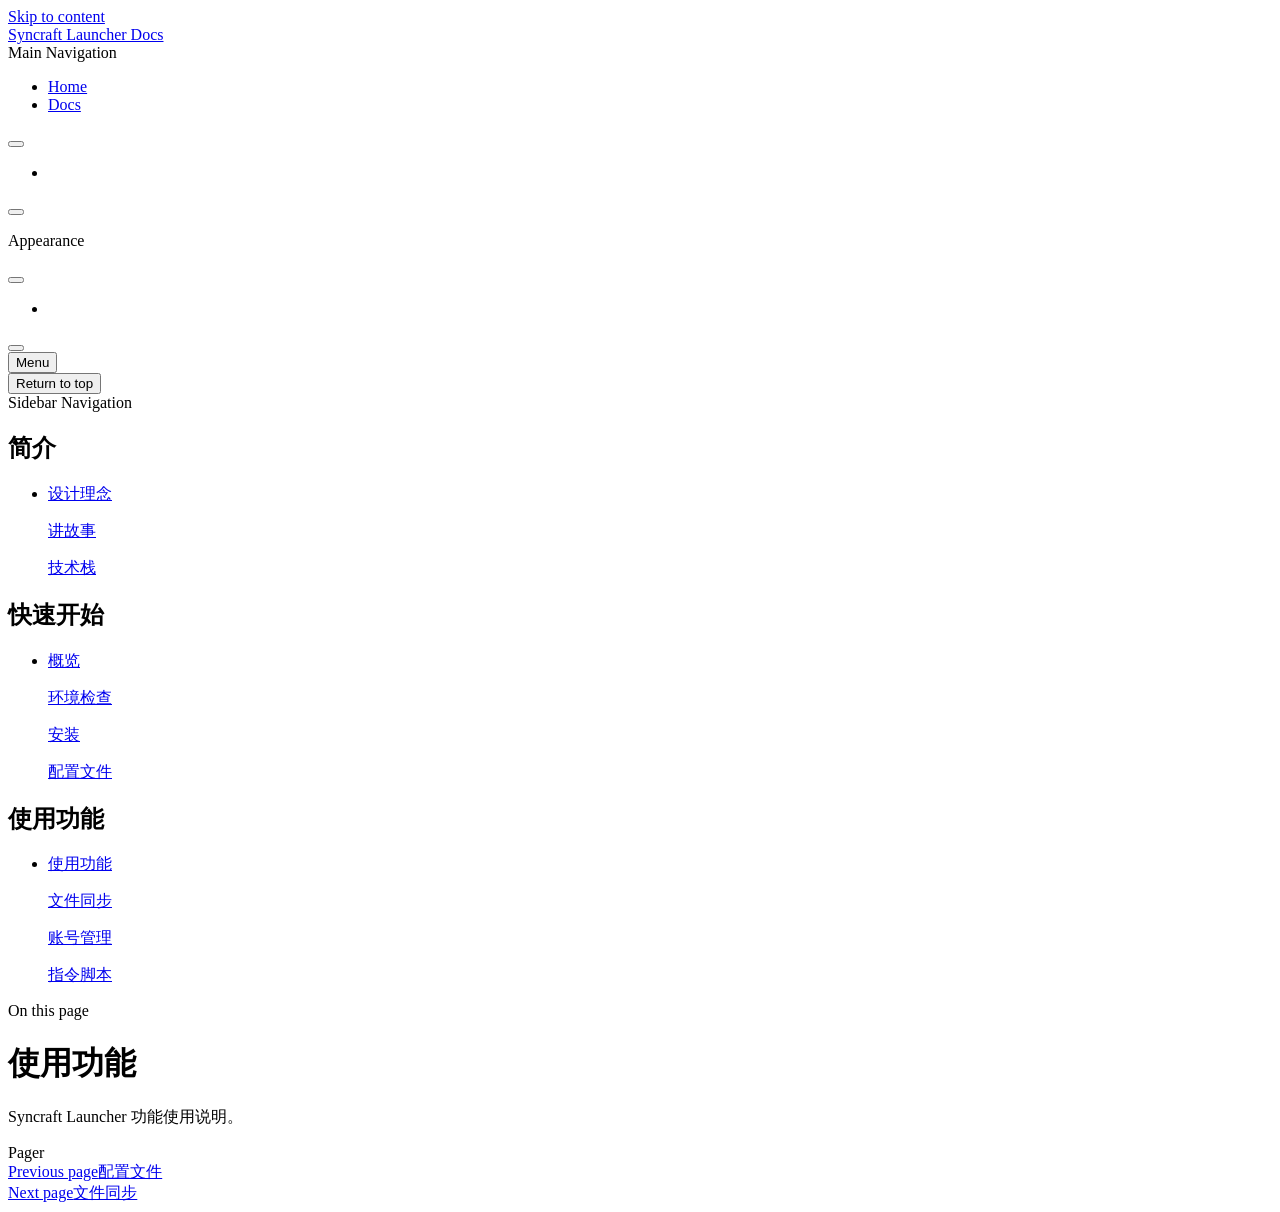
==== syncraft/features/index.html @ e4c3ccd4 "Add syncraft docs(not completed)" ====
<!DOCTYPE html>
<html lang="en-US" dir="ltr">
  <head>
    <meta charset="utf-8">
    <meta name="viewport" content="width=device-width,initial-scale=1">
    <title>使用功能 | Syncraft Launcher Docs</title>
    <meta name="description" content="The official documents of Syncraft.">
    <meta name="generator" content="VitePress v2.0.0-alpha.19">
    <link rel="preload stylesheet" href="/assets/style.DhzGwr1p.css" as="style">
    <link rel="preload stylesheet" href="/vp-icons.css" as="style">
    <script type="module" src="/assets/chunks/metadata.669a6880.js"></script>
    <script type="module" src="/assets/app.CHZCehUw.js"></script>
    <link rel="preload" href="/assets/inter-roman-latin.BOE8-mWI.woff2" as="font" type="font/woff2" crossorigin="">
    <link rel="modulepreload" href="/assets/chunks/framework.H6PnKRUW.js">
    <link rel="modulepreload" href="/assets/chunks/theme.DYF6qhO6.js">
    <link rel="modulepreload" href="/assets/features_index.md.BVPfLYG5.lean.js">
    <script id="check-dark-mode">(()=>{let e=localStorage.getItem(`vitepress-theme-appearance`)||`auto`,t=window.matchMedia(`(prefers-color-scheme: dark)`).matches;(!e||e===`auto`?t:e===`dark`)&&document.documentElement.classList.add(`dark`)})();</script>
    <script id="check-mac-os">document.documentElement.classList.toggle(`mac`,/Mac|iPhone|iPod|iPad/i.test(navigator.platform));</script>
  </head>
  <body>
    <div id="app"><div class="Layout" data-v-0cf61682><!--[--><!--]--><!--[--><span tabindex="-1" data-v-414181b2></span><a href="#VPContent" class="VPSkipLink visually-hidden" data-v-414181b2>Skip to content</a><!--]--><!----><header class="VPNav" data-v-0cf61682 data-v-9f75dce3><div class="VPNavBar has-sidebar top" data-v-9f75dce3 data-v-9ca1369d><div class="wrapper" data-v-9ca1369d><div class="container" data-v-9ca1369d><div class="title" data-v-9ca1369d><div class="VPNavBarTitle has-sidebar" data-v-9ca1369d data-v-1e38c6bc><a class="title" href="/" data-v-1e38c6bc><!--[--><!--]--><!----><span data-v-1e38c6bc>Syncraft Launcher Docs</span><!--[--><!--]--></a></div></div><div class="content" data-v-9ca1369d><div class="content-body" data-v-9ca1369d><!--[--><!--]--><div class="VPNavBarSearch search" data-v-9ca1369d data-v-2fc7f2c6><!----></div><nav aria-labelledby="main-nav-aria-label" class="VPNavBarMenu menu" data-v-9ca1369d data-v-3ffeddce><span id="main-nav-aria-label" class="visually-hidden" data-v-3ffeddce> Main Navigation </span><ul class="list" data-v-3ffeddce><!--[--><li data-v-3ffeddce><a class="VPLink link VPNavBarMenuLink" href="/" tabindex="0" data-v-3ffeddce data-v-7547a935><!--[--><span data-v-7547a935>Home</span><!--]--></a></li><li data-v-3ffeddce><a class="VPLink link VPNavBarMenuLink" href="/intro/" tabindex="0" data-v-3ffeddce data-v-7547a935><!--[--><span data-v-7547a935>Docs</span><!--]--></a></li><!--]--></ul></nav><!----><div class="VPNavBarAppearance appearance" data-v-9ca1369d data-v-6c893767><button class="VPSwitch VPSwitchAppearance" type="button" role="switch" title aria-checked="false" data-v-6c893767 data-v-5337faa4 data-v-1d5665e3><span class="check" data-v-1d5665e3><span class="icon" data-v-1d5665e3><!--[--><span class="vpi-sun sun" data-v-5337faa4></span><span class="vpi-moon moon" data-v-5337faa4></span><!--]--></span></span></button></div><ul class="VPSocialLinks VPNavBarSocialLinks social-links" data-v-9ca1369d data-v-0394ad82 data-v-babe741d><!--[--><li class="item" data-v-babe741d><a class="VPSocialLink no-icon" href="https://github.com/vuejs/vitepress" aria-label="github" target="_blank" rel="me noopener" data-v-babe741d data-v-7bdffce5><span class="vpi-social-github"></span></a></li><!--]--></ul><div class="VPFlyout VPNavBarExtra extra" data-v-9ca1369d data-v-3da7c200 data-v-42cb505d><button type="button" class="button" aria-haspopup="true" aria-expanded="false" aria-label="extra navigation" data-v-42cb505d><span class="vpi-more-horizontal icon" data-v-42cb505d></span></button><div class="menu" data-v-42cb505d><div class="VPMenu" data-v-42cb505d data-v-f7257f43><!----><!--[--><!--[--><!----><div class="group" data-v-3da7c200><div class="item appearance" data-v-3da7c200><p class="label" data-v-3da7c200>Appearance</p><div class="appearance-action" data-v-3da7c200><button class="VPSwitch VPSwitchAppearance" type="button" role="switch" title aria-checked="false" data-v-3da7c200 data-v-5337faa4 data-v-1d5665e3><span class="check" data-v-1d5665e3><span class="icon" data-v-1d5665e3><!--[--><span class="vpi-sun sun" data-v-5337faa4></span><span class="vpi-moon moon" data-v-5337faa4></span><!--]--></span></span></button></div></div></div><div class="group" data-v-3da7c200><div class="item social-links" data-v-3da7c200><ul class="VPSocialLinks social-links-list" data-v-3da7c200 data-v-babe741d><!--[--><li class="item" data-v-babe741d><a class="VPSocialLink no-icon" href="https://github.com/vuejs/vitepress" aria-label="github" target="_blank" rel="me noopener" data-v-babe741d data-v-7bdffce5><span class="vpi-social-github"></span></a></li><!--]--></ul></div></div><!--]--><!--]--></div></div></div><!--[--><!--]--><button type="button" class="VPNavBarHamburger hamburger" aria-label="mobile navigation" aria-expanded="false" aria-controls="VPNavScreen" data-v-9ca1369d data-v-e5dd9c1c><span class="container" data-v-e5dd9c1c><span class="top" data-v-e5dd9c1c></span><span class="middle" data-v-e5dd9c1c></span><span class="bottom" data-v-e5dd9c1c></span></span></button></div></div></div></div><div class="divider" data-v-9ca1369d><div class="divider-line" data-v-9ca1369d></div></div></div><!----></header><div class="VPLocalNav has-sidebar empty" data-v-0cf61682 data-v-db738f89><div class="container" data-v-db738f89><button class="menu" aria-expanded="false" aria-controls="VPSidebarNav" data-v-db738f89><span class="vpi-align-left menu-icon" data-v-db738f89></span><span class="menu-text" data-v-db738f89>Menu</span></button><div class="VPLocalNavOutlineDropdown" style="--vp-vh:0px;" data-allow-mismatch="style" data-v-db738f89 data-v-0c4290fe><button data-v-0c4290fe>Return to top</button><!----></div></div></div><aside class="VPSidebar" data-v-0cf61682 data-v-af661f50><div class="curtain" data-v-af661f50></div><nav class="nav" id="VPSidebarNav" aria-labelledby="sidebar-aria-label" tabindex="-1" data-v-af661f50><span class="visually-hidden" id="sidebar-aria-label" data-v-af661f50> Sidebar Navigation </span><!--[--><!--]--><!--[--><div class="no-transition group" data-v-8d50c081><section class="VPSidebarItem level-0 collapsible" data-v-8d50c081 data-v-1988c617><div class="item" role="button" tabindex="0" data-v-1988c617><div class="indicator" data-v-1988c617></div><h2 class="text" data-v-1988c617>简介</h2><div class="caret" role="button" aria-label="toggle section" tabindex="0" data-v-1988c617><span class="vpi-chevron-right caret-icon" data-v-1988c617></span></div></div><ul class="items" data-v-1988c617><li data-v-1988c617><!--[--><div class="VPSidebarItem level-1 is-link" data-v-1988c617><div class="item" data-v-1988c617><div class="indicator" data-v-1988c617></div><a class="VPLink link link" href="/intro/" data-v-1988c617><!--[--><p class="text" data-v-1988c617>设计理念</p><!--]--></a><!----></div><!----></div><div class="VPSidebarItem level-1 is-link" data-v-1988c617><div class="item" data-v-1988c617><div class="indicator" data-v-1988c617></div><a class="VPLink link link" href="/intro/story.html" data-v-1988c617><!--[--><p class="text" data-v-1988c617>讲故事</p><!--]--></a><!----></div><!----></div><div class="VPSidebarItem level-1 is-link" data-v-1988c617><div class="item" data-v-1988c617><div class="indicator" data-v-1988c617></div><a class="VPLink link link" href="/intro/tech-stack.html" data-v-1988c617><!--[--><p class="text" data-v-1988c617>技术栈</p><!--]--></a><!----></div><!----></div><!--]--></li></ul></section></div><div class="no-transition group" data-v-8d50c081><section class="VPSidebarItem level-0 collapsible" data-v-8d50c081 data-v-1988c617><div class="item" role="button" tabindex="0" data-v-1988c617><div class="indicator" data-v-1988c617></div><h2 class="text" data-v-1988c617>快速开始</h2><div class="caret" role="button" aria-label="toggle section" tabindex="0" data-v-1988c617><span class="vpi-chevron-right caret-icon" data-v-1988c617></span></div></div><ul class="items" data-v-1988c617><li data-v-1988c617><!--[--><div class="VPSidebarItem level-1 is-link" data-v-1988c617><div class="item" data-v-1988c617><div class="indicator" data-v-1988c617></div><a class="VPLink link link" href="/quick-start/" data-v-1988c617><!--[--><p class="text" data-v-1988c617>概览</p><!--]--></a><!----></div><!----></div><div class="VPSidebarItem level-1 is-link" data-v-1988c617><div class="item" data-v-1988c617><div class="indicator" data-v-1988c617></div><a class="VPLink link link" href="/quick-start/environment.html" data-v-1988c617><!--[--><p class="text" data-v-1988c617>环境检查</p><!--]--></a><!----></div><!----></div><div class="VPSidebarItem level-1 is-link" data-v-1988c617><div class="item" data-v-1988c617><div class="indicator" data-v-1988c617></div><a class="VPLink link link" href="/quick-start/installation.html" data-v-1988c617><!--[--><p class="text" data-v-1988c617>安装</p><!--]--></a><!----></div><!----></div><div class="VPSidebarItem level-1 is-link" data-v-1988c617><div class="item" data-v-1988c617><div class="indicator" data-v-1988c617></div><a class="VPLink link link" href="/quick-start/config-file.html" data-v-1988c617><!--[--><p class="text" data-v-1988c617>配置文件</p><!--]--></a><!----></div><!----></div><!--]--></li></ul></section></div><div class="no-transition group" data-v-8d50c081><section class="VPSidebarItem level-0 collapsible" data-v-8d50c081 data-v-1988c617><div class="item" role="button" tabindex="0" data-v-1988c617><div class="indicator" data-v-1988c617></div><h2 class="text" data-v-1988c617>使用功能</h2><div class="caret" role="button" aria-label="toggle section" tabindex="0" data-v-1988c617><span class="vpi-chevron-right caret-icon" data-v-1988c617></span></div></div><ul class="items" data-v-1988c617><li data-v-1988c617><!--[--><div class="VPSidebarItem level-1 is-link" data-v-1988c617><div class="item" data-v-1988c617><div class="indicator" data-v-1988c617></div><a class="VPLink link link" href="/features/" data-v-1988c617><!--[--><p class="text" data-v-1988c617>使用功能</p><!--]--></a><!----></div><!----></div><div class="VPSidebarItem level-1 is-link" data-v-1988c617><div class="item" data-v-1988c617><div class="indicator" data-v-1988c617></div><a class="VPLink link link" href="/features/file-sync.html" data-v-1988c617><!--[--><p class="text" data-v-1988c617>文件同步</p><!--]--></a><!----></div><!----></div><div class="VPSidebarItem level-1 is-link" data-v-1988c617><div class="item" data-v-1988c617><div class="indicator" data-v-1988c617></div><a class="VPLink link link" href="/features/account.html" data-v-1988c617><!--[--><p class="text" data-v-1988c617>账号管理</p><!--]--></a><!----></div><!----></div><div class="VPSidebarItem level-1 is-link" data-v-1988c617><div class="item" data-v-1988c617><div class="indicator" data-v-1988c617></div><a class="VPLink link link" href="/features/scripts.html" data-v-1988c617><!--[--><p class="text" data-v-1988c617>指令脚本</p><!--]--></a><!----></div><!----></div><!--]--></li></ul></section></div><!--]--><!--[--><!--]--></nav></aside><div class="VPContent has-sidebar" id="VPContent" data-v-0cf61682 data-v-7948e71f><div class="VPDoc has-sidebar has-aside" data-v-7948e71f data-v-d2ed57e1><!--[--><!--]--><div class="container" data-v-d2ed57e1><div class="aside" data-v-d2ed57e1><div class="aside-curtain" data-v-d2ed57e1></div><div class="aside-container" data-v-d2ed57e1><div class="aside-content" data-v-d2ed57e1><div class="VPDocAside" data-v-d2ed57e1 data-v-62132652><!--[--><!--]--><!--[--><!--]--><nav aria-labelledby="doc-outline-aria-label" class="VPDocAsideOutline" data-v-62132652 data-v-208c587c><div class="content" data-v-208c587c><div class="outline-marker" data-v-208c587c></div><div aria-level="2" class="outline-title" id="doc-outline-aria-label" role="heading" data-v-208c587c>On this page</div><ul class="VPDocOutlineItem root" data-v-208c587c data-v-1ce71065><!--[--><!--]--></ul></div></nav><!--[--><!--]--><div class="spacer" data-v-62132652></div><!--[--><!--]--><!----><!--[--><!--]--><!--[--><!--]--></div></div></div></div><div class="content" data-v-d2ed57e1><div class="content-container" data-v-d2ed57e1><!--[--><!--]--><main class="main" data-v-d2ed57e1><div style="position:relative;" class="vp-doc _features_" data-v-d2ed57e1><div><h1 id="使用功能" tabindex="-1">使用功能 <a class="header-anchor" href="#使用功能" aria-label="Permalink to “使用功能”">​</a></h1><p>Syncraft Launcher 功能使用说明。</p></div></div></main><footer class="VPDocFooter" data-v-d2ed57e1 data-v-4f2a98af><!--[--><!--]--><!----><nav class="prev-next" aria-labelledby="doc-footer-aria-label" data-v-4f2a98af><span class="visually-hidden" id="doc-footer-aria-label" data-v-4f2a98af>Pager</span><div class="pager" data-v-4f2a98af><a class="VPLink link pager-link prev" href="/quick-start/config-file.html" data-v-4f2a98af><!--[--><span class="desc" data-v-4f2a98af>Previous page</span><span class="title" data-v-4f2a98af>配置文件</span><!--]--></a></div><div class="pager" data-v-4f2a98af><a class="VPLink link pager-link next" href="/features/file-sync.html" data-v-4f2a98af><!--[--><span class="desc" data-v-4f2a98af>Next page</span><span class="title" data-v-4f2a98af>文件同步</span><!--]--></a></div></nav></footer><!--[--><!--]--></div></div></div><!--[--><!--]--></div></div><!----><!--[--><!--]--></div></div>
    
    
  </body>
</html>
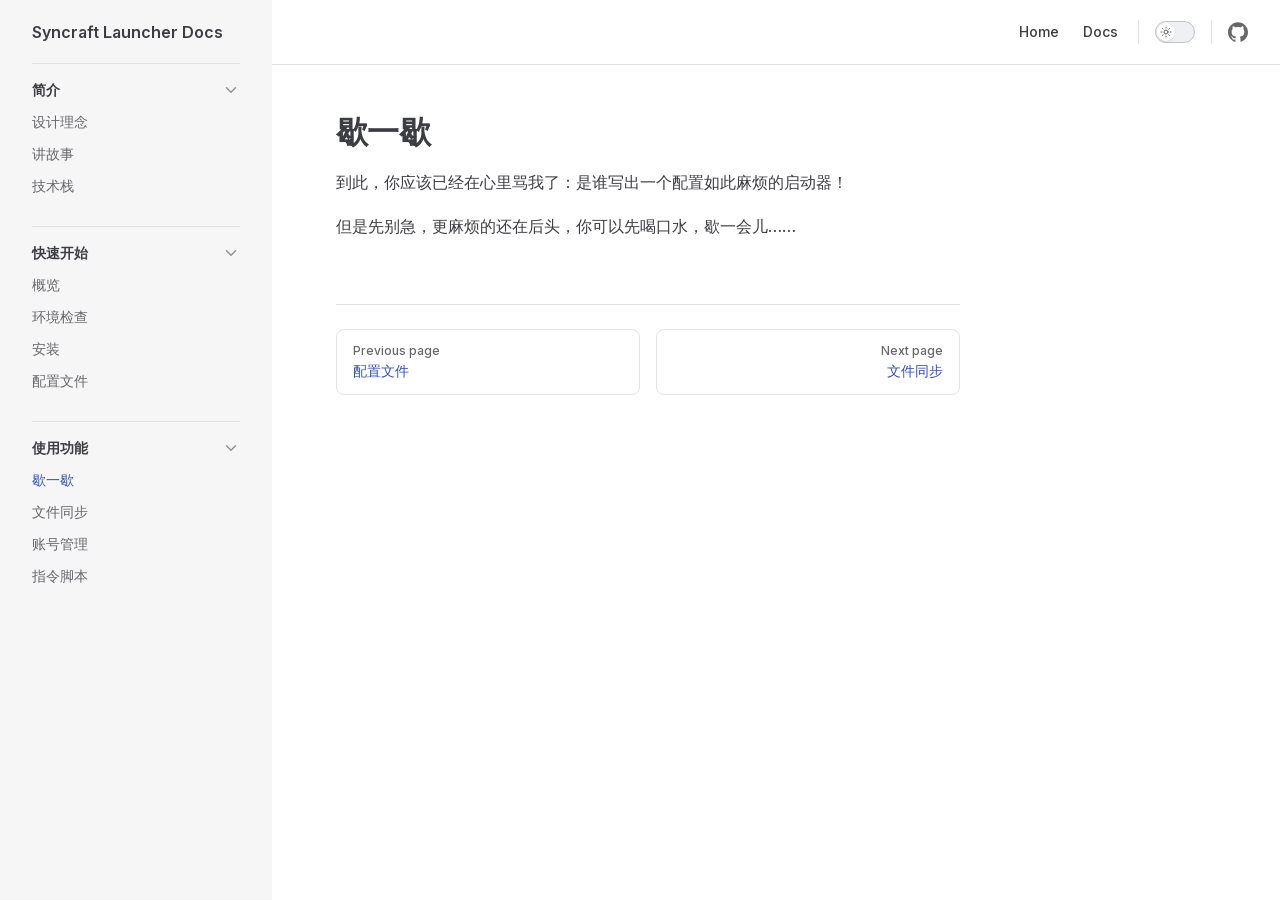
==== commit d08f444c: "Updated syncraft docs" ====
--- a/syncraft/features/index.html
+++ b/syncraft/features/index.html
@@ -3,22 +3,22 @@
   <head>
     <meta charset="utf-8">
     <meta name="viewport" content="width=device-width,initial-scale=1">
-    <title>使用功能 | Syncraft Launcher Docs</title>
+    <title>歇一歇 | Syncraft Launcher Docs</title>
     <meta name="description" content="The official documents of Syncraft.">
     <meta name="generator" content="VitePress v2.0.0-alpha.19">
-    <link rel="preload stylesheet" href="/assets/style.DhzGwr1p.css" as="style">
-    <link rel="preload stylesheet" href="/vp-icons.css" as="style">
-    <script type="module" src="/assets/chunks/metadata.669a6880.js"></script>
-    <script type="module" src="/assets/app.CHZCehUw.js"></script>
-    <link rel="preload" href="/assets/inter-roman-latin.BOE8-mWI.woff2" as="font" type="font/woff2" crossorigin="">
-    <link rel="modulepreload" href="/assets/chunks/framework.H6PnKRUW.js">
-    <link rel="modulepreload" href="/assets/chunks/theme.DYF6qhO6.js">
-    <link rel="modulepreload" href="/assets/features_index.md.BVPfLYG5.lean.js">
+    <link rel="preload stylesheet" href="/syncraft/assets/style.21u9yF-3.css" as="style">
+    <link rel="preload stylesheet" href="/syncraft/vp-icons.css" as="style">
+    <script type="module" src="/syncraft/assets/chunks/metadata.faaf584f.js"></script>
+    <script type="module" src="/syncraft/assets/app.Cu7lZQsG.js"></script>
+    <link rel="preload" href="/syncraft/assets/inter-roman-latin.BOE8-mWI.woff2" as="font" type="font/woff2" crossorigin="">
+    <link rel="modulepreload" href="/syncraft/assets/chunks/framework.B1PU1n-w.js">
+    <link rel="modulepreload" href="/syncraft/assets/chunks/theme.CBnJ7_3n.js">
+    <link rel="modulepreload" href="/syncraft/assets/features_index.md.ieALZjfI.lean.js">
     <script id="check-dark-mode">(()=>{let e=localStorage.getItem(`vitepress-theme-appearance`)||`auto`,t=window.matchMedia(`(prefers-color-scheme: dark)`).matches;(!e||e===`auto`?t:e===`dark`)&&document.documentElement.classList.add(`dark`)})();</script>
     <script id="check-mac-os">document.documentElement.classList.toggle(`mac`,/Mac|iPhone|iPod|iPad/i.test(navigator.platform));</script>
   </head>
   <body>
-    <div id="app"><div class="Layout" data-v-0cf61682><!--[--><!--]--><!--[--><span tabindex="-1" data-v-414181b2></span><a href="#VPContent" class="VPSkipLink visually-hidden" data-v-414181b2>Skip to content</a><!--]--><!----><header class="VPNav" data-v-0cf61682 data-v-9f75dce3><div class="VPNavBar has-sidebar top" data-v-9f75dce3 data-v-9ca1369d><div class="wrapper" data-v-9ca1369d><div class="container" data-v-9ca1369d><div class="title" data-v-9ca1369d><div class="VPNavBarTitle has-sidebar" data-v-9ca1369d data-v-1e38c6bc><a class="title" href="/" data-v-1e38c6bc><!--[--><!--]--><!----><span data-v-1e38c6bc>Syncraft Launcher Docs</span><!--[--><!--]--></a></div></div><div class="content" data-v-9ca1369d><div class="content-body" data-v-9ca1369d><!--[--><!--]--><div class="VPNavBarSearch search" data-v-9ca1369d data-v-2fc7f2c6><!----></div><nav aria-labelledby="main-nav-aria-label" class="VPNavBarMenu menu" data-v-9ca1369d data-v-3ffeddce><span id="main-nav-aria-label" class="visually-hidden" data-v-3ffeddce> Main Navigation </span><ul class="list" data-v-3ffeddce><!--[--><li data-v-3ffeddce><a class="VPLink link VPNavBarMenuLink" href="/" tabindex="0" data-v-3ffeddce data-v-7547a935><!--[--><span data-v-7547a935>Home</span><!--]--></a></li><li data-v-3ffeddce><a class="VPLink link VPNavBarMenuLink" href="/intro/" tabindex="0" data-v-3ffeddce data-v-7547a935><!--[--><span data-v-7547a935>Docs</span><!--]--></a></li><!--]--></ul></nav><!----><div class="VPNavBarAppearance appearance" data-v-9ca1369d data-v-6c893767><button class="VPSwitch VPSwitchAppearance" type="button" role="switch" title aria-checked="false" data-v-6c893767 data-v-5337faa4 data-v-1d5665e3><span class="check" data-v-1d5665e3><span class="icon" data-v-1d5665e3><!--[--><span class="vpi-sun sun" data-v-5337faa4></span><span class="vpi-moon moon" data-v-5337faa4></span><!--]--></span></span></button></div><ul class="VPSocialLinks VPNavBarSocialLinks social-links" data-v-9ca1369d data-v-0394ad82 data-v-babe741d><!--[--><li class="item" data-v-babe741d><a class="VPSocialLink no-icon" href="https://github.com/vuejs/vitepress" aria-label="github" target="_blank" rel="me noopener" data-v-babe741d data-v-7bdffce5><span class="vpi-social-github"></span></a></li><!--]--></ul><div class="VPFlyout VPNavBarExtra extra" data-v-9ca1369d data-v-3da7c200 data-v-42cb505d><button type="button" class="button" aria-haspopup="true" aria-expanded="false" aria-label="extra navigation" data-v-42cb505d><span class="vpi-more-horizontal icon" data-v-42cb505d></span></button><div class="menu" data-v-42cb505d><div class="VPMenu" data-v-42cb505d data-v-f7257f43><!----><!--[--><!--[--><!----><div class="group" data-v-3da7c200><div class="item appearance" data-v-3da7c200><p class="label" data-v-3da7c200>Appearance</p><div class="appearance-action" data-v-3da7c200><button class="VPSwitch VPSwitchAppearance" type="button" role="switch" title aria-checked="false" data-v-3da7c200 data-v-5337faa4 data-v-1d5665e3><span class="check" data-v-1d5665e3><span class="icon" data-v-1d5665e3><!--[--><span class="vpi-sun sun" data-v-5337faa4></span><span class="vpi-moon moon" data-v-5337faa4></span><!--]--></span></span></button></div></div></div><div class="group" data-v-3da7c200><div class="item social-links" data-v-3da7c200><ul class="VPSocialLinks social-links-list" data-v-3da7c200 data-v-babe741d><!--[--><li class="item" data-v-babe741d><a class="VPSocialLink no-icon" href="https://github.com/vuejs/vitepress" aria-label="github" target="_blank" rel="me noopener" data-v-babe741d data-v-7bdffce5><span class="vpi-social-github"></span></a></li><!--]--></ul></div></div><!--]--><!--]--></div></div></div><!--[--><!--]--><button type="button" class="VPNavBarHamburger hamburger" aria-label="mobile navigation" aria-expanded="false" aria-controls="VPNavScreen" data-v-9ca1369d data-v-e5dd9c1c><span class="container" data-v-e5dd9c1c><span class="top" data-v-e5dd9c1c></span><span class="middle" data-v-e5dd9c1c></span><span class="bottom" data-v-e5dd9c1c></span></span></button></div></div></div></div><div class="divider" data-v-9ca1369d><div class="divider-line" data-v-9ca1369d></div></div></div><!----></header><div class="VPLocalNav has-sidebar empty" data-v-0cf61682 data-v-db738f89><div class="container" data-v-db738f89><button class="menu" aria-expanded="false" aria-controls="VPSidebarNav" data-v-db738f89><span class="vpi-align-left menu-icon" data-v-db738f89></span><span class="menu-text" data-v-db738f89>Menu</span></button><div class="VPLocalNavOutlineDropdown" style="--vp-vh:0px;" data-allow-mismatch="style" data-v-db738f89 data-v-0c4290fe><button data-v-0c4290fe>Return to top</button><!----></div></div></div><aside class="VPSidebar" data-v-0cf61682 data-v-af661f50><div class="curtain" data-v-af661f50></div><nav class="nav" id="VPSidebarNav" aria-labelledby="sidebar-aria-label" tabindex="-1" data-v-af661f50><span class="visually-hidden" id="sidebar-aria-label" data-v-af661f50> Sidebar Navigation </span><!--[--><!--]--><!--[--><div class="no-transition group" data-v-8d50c081><section class="VPSidebarItem level-0 collapsible" data-v-8d50c081 data-v-1988c617><div class="item" role="button" tabindex="0" data-v-1988c617><div class="indicator" data-v-1988c617></div><h2 class="text" data-v-1988c617>简介</h2><div class="caret" role="button" aria-label="toggle section" tabindex="0" data-v-1988c617><span class="vpi-chevron-right caret-icon" data-v-1988c617></span></div></div><ul class="items" data-v-1988c617><li data-v-1988c617><!--[--><div class="VPSidebarItem level-1 is-link" data-v-1988c617><div class="item" data-v-1988c617><div class="indicator" data-v-1988c617></div><a class="VPLink link link" href="/intro/" data-v-1988c617><!--[--><p class="text" data-v-1988c617>设计理念</p><!--]--></a><!----></div><!----></div><div class="VPSidebarItem level-1 is-link" data-v-1988c617><div class="item" data-v-1988c617><div class="indicator" data-v-1988c617></div><a class="VPLink link link" href="/intro/story.html" data-v-1988c617><!--[--><p class="text" data-v-1988c617>讲故事</p><!--]--></a><!----></div><!----></div><div class="VPSidebarItem level-1 is-link" data-v-1988c617><div class="item" data-v-1988c617><div class="indicator" data-v-1988c617></div><a class="VPLink link link" href="/intro/tech-stack.html" data-v-1988c617><!--[--><p class="text" data-v-1988c617>技术栈</p><!--]--></a><!----></div><!----></div><!--]--></li></ul></section></div><div class="no-transition group" data-v-8d50c081><section class="VPSidebarItem level-0 collapsible" data-v-8d50c081 data-v-1988c617><div class="item" role="button" tabindex="0" data-v-1988c617><div class="indicator" data-v-1988c617></div><h2 class="text" data-v-1988c617>快速开始</h2><div class="caret" role="button" aria-label="toggle section" tabindex="0" data-v-1988c617><span class="vpi-chevron-right caret-icon" data-v-1988c617></span></div></div><ul class="items" data-v-1988c617><li data-v-1988c617><!--[--><div class="VPSidebarItem level-1 is-link" data-v-1988c617><div class="item" data-v-1988c617><div class="indicator" data-v-1988c617></div><a class="VPLink link link" href="/quick-start/" data-v-1988c617><!--[--><p class="text" data-v-1988c617>概览</p><!--]--></a><!----></div><!----></div><div class="VPSidebarItem level-1 is-link" data-v-1988c617><div class="item" data-v-1988c617><div class="indicator" data-v-1988c617></div><a class="VPLink link link" href="/quick-start/environment.html" data-v-1988c617><!--[--><p class="text" data-v-1988c617>环境检查</p><!--]--></a><!----></div><!----></div><div class="VPSidebarItem level-1 is-link" data-v-1988c617><div class="item" data-v-1988c617><div class="indicator" data-v-1988c617></div><a class="VPLink link link" href="/quick-start/installation.html" data-v-1988c617><!--[--><p class="text" data-v-1988c617>安装</p><!--]--></a><!----></div><!----></div><div class="VPSidebarItem level-1 is-link" data-v-1988c617><div class="item" data-v-1988c617><div class="indicator" data-v-1988c617></div><a class="VPLink link link" href="/quick-start/config-file.html" data-v-1988c617><!--[--><p class="text" data-v-1988c617>配置文件</p><!--]--></a><!----></div><!----></div><!--]--></li></ul></section></div><div class="no-transition group" data-v-8d50c081><section class="VPSidebarItem level-0 collapsible" data-v-8d50c081 data-v-1988c617><div class="item" role="button" tabindex="0" data-v-1988c617><div class="indicator" data-v-1988c617></div><h2 class="text" data-v-1988c617>使用功能</h2><div class="caret" role="button" aria-label="toggle section" tabindex="0" data-v-1988c617><span class="vpi-chevron-right caret-icon" data-v-1988c617></span></div></div><ul class="items" data-v-1988c617><li data-v-1988c617><!--[--><div class="VPSidebarItem level-1 is-link" data-v-1988c617><div class="item" data-v-1988c617><div class="indicator" data-v-1988c617></div><a class="VPLink link link" href="/features/" data-v-1988c617><!--[--><p class="text" data-v-1988c617>使用功能</p><!--]--></a><!----></div><!----></div><div class="VPSidebarItem level-1 is-link" data-v-1988c617><div class="item" data-v-1988c617><div class="indicator" data-v-1988c617></div><a class="VPLink link link" href="/features/file-sync.html" data-v-1988c617><!--[--><p class="text" data-v-1988c617>文件同步</p><!--]--></a><!----></div><!----></div><div class="VPSidebarItem level-1 is-link" data-v-1988c617><div class="item" data-v-1988c617><div class="indicator" data-v-1988c617></div><a class="VPLink link link" href="/features/account.html" data-v-1988c617><!--[--><p class="text" data-v-1988c617>账号管理</p><!--]--></a><!----></div><!----></div><div class="VPSidebarItem level-1 is-link" data-v-1988c617><div class="item" data-v-1988c617><div class="indicator" data-v-1988c617></div><a class="VPLink link link" href="/features/scripts.html" data-v-1988c617><!--[--><p class="text" data-v-1988c617>指令脚本</p><!--]--></a><!----></div><!----></div><!--]--></li></ul></section></div><!--]--><!--[--><!--]--></nav></aside><div class="VPContent has-sidebar" id="VPContent" data-v-0cf61682 data-v-7948e71f><div class="VPDoc has-sidebar has-aside" data-v-7948e71f data-v-d2ed57e1><!--[--><!--]--><div class="container" data-v-d2ed57e1><div class="aside" data-v-d2ed57e1><div class="aside-curtain" data-v-d2ed57e1></div><div class="aside-container" data-v-d2ed57e1><div class="aside-content" data-v-d2ed57e1><div class="VPDocAside" data-v-d2ed57e1 data-v-62132652><!--[--><!--]--><!--[--><!--]--><nav aria-labelledby="doc-outline-aria-label" class="VPDocAsideOutline" data-v-62132652 data-v-208c587c><div class="content" data-v-208c587c><div class="outline-marker" data-v-208c587c></div><div aria-level="2" class="outline-title" id="doc-outline-aria-label" role="heading" data-v-208c587c>On this page</div><ul class="VPDocOutlineItem root" data-v-208c587c data-v-1ce71065><!--[--><!--]--></ul></div></nav><!--[--><!--]--><div class="spacer" data-v-62132652></div><!--[--><!--]--><!----><!--[--><!--]--><!--[--><!--]--></div></div></div></div><div class="content" data-v-d2ed57e1><div class="content-container" data-v-d2ed57e1><!--[--><!--]--><main class="main" data-v-d2ed57e1><div style="position:relative;" class="vp-doc _features_" data-v-d2ed57e1><div><h1 id="使用功能" tabindex="-1">使用功能 <a class="header-anchor" href="#使用功能" aria-label="Permalink to “使用功能”">​</a></h1><p>Syncraft Launcher 功能使用说明。</p></div></div></main><footer class="VPDocFooter" data-v-d2ed57e1 data-v-4f2a98af><!--[--><!--]--><!----><nav class="prev-next" aria-labelledby="doc-footer-aria-label" data-v-4f2a98af><span class="visually-hidden" id="doc-footer-aria-label" data-v-4f2a98af>Pager</span><div class="pager" data-v-4f2a98af><a class="VPLink link pager-link prev" href="/quick-start/config-file.html" data-v-4f2a98af><!--[--><span class="desc" data-v-4f2a98af>Previous page</span><span class="title" data-v-4f2a98af>配置文件</span><!--]--></a></div><div class="pager" data-v-4f2a98af><a class="VPLink link pager-link next" href="/features/file-sync.html" data-v-4f2a98af><!--[--><span class="desc" data-v-4f2a98af>Next page</span><span class="title" data-v-4f2a98af>文件同步</span><!--]--></a></div></nav></footer><!--[--><!--]--></div></div></div><!--[--><!--]--></div></div><!----><!--[--><!--]--></div></div>
+    <div id="app"><div class="Layout" data-v-0cf61682><!--[--><!--]--><!--[--><span tabindex="-1" data-v-414181b2></span><a href="#VPContent" class="VPSkipLink visually-hidden" data-v-414181b2>Skip to content</a><!--]--><!----><header class="VPNav" data-v-0cf61682 data-v-9f75dce3><div class="VPNavBar has-sidebar top" data-v-9f75dce3 data-v-9ca1369d><div class="wrapper" data-v-9ca1369d><div class="container" data-v-9ca1369d><div class="title" data-v-9ca1369d><div class="VPNavBarTitle has-sidebar" data-v-9ca1369d data-v-1e38c6bc><a class="title" href="/syncraft/" data-v-1e38c6bc><!--[--><!--]--><!----><span data-v-1e38c6bc>Syncraft Launcher Docs</span><!--[--><!--]--></a></div></div><div class="content" data-v-9ca1369d><div class="content-body" data-v-9ca1369d><!--[--><!--]--><div class="VPNavBarSearch search" data-v-9ca1369d data-v-2fc7f2c6><!----></div><nav aria-labelledby="main-nav-aria-label" class="VPNavBarMenu menu" data-v-9ca1369d data-v-3ffeddce><span id="main-nav-aria-label" class="visually-hidden" data-v-3ffeddce> Main Navigation </span><ul class="list" data-v-3ffeddce><!--[--><li data-v-3ffeddce><a class="VPLink link VPNavBarMenuLink" href="/syncraft/" tabindex="0" data-v-3ffeddce data-v-7547a935><!--[--><span data-v-7547a935>Home</span><!--]--></a></li><li data-v-3ffeddce><a class="VPLink link VPNavBarMenuLink" href="/syncraft/intro/" tabindex="0" data-v-3ffeddce data-v-7547a935><!--[--><span data-v-7547a935>Docs</span><!--]--></a></li><!--]--></ul></nav><!----><div class="VPNavBarAppearance appearance" data-v-9ca1369d data-v-6c893767><button class="VPSwitch VPSwitchAppearance" type="button" role="switch" title aria-checked="false" data-v-6c893767 data-v-5337faa4 data-v-1d5665e3><span class="check" data-v-1d5665e3><span class="icon" data-v-1d5665e3><!--[--><span class="vpi-sun sun" data-v-5337faa4></span><span class="vpi-moon moon" data-v-5337faa4></span><!--]--></span></span></button></div><ul class="VPSocialLinks VPNavBarSocialLinks social-links" data-v-9ca1369d data-v-0394ad82 data-v-babe741d><!--[--><li class="item" data-v-babe741d><a class="VPSocialLink no-icon" href="https://github.com/Falswqwq/syncraft-server" aria-label="github" target="_blank" rel="me noopener" data-v-babe741d data-v-7bdffce5><span class="vpi-social-github"></span></a></li><!--]--></ul><div class="VPFlyout VPNavBarExtra extra" data-v-9ca1369d data-v-3da7c200 data-v-42cb505d><button type="button" class="button" aria-haspopup="true" aria-expanded="false" aria-label="extra navigation" data-v-42cb505d><span class="vpi-more-horizontal icon" data-v-42cb505d></span></button><div class="menu" data-v-42cb505d><div class="VPMenu" data-v-42cb505d data-v-f7257f43><!----><!--[--><!--[--><!----><div class="group" data-v-3da7c200><div class="item appearance" data-v-3da7c200><p class="label" data-v-3da7c200>Appearance</p><div class="appearance-action" data-v-3da7c200><button class="VPSwitch VPSwitchAppearance" type="button" role="switch" title aria-checked="false" data-v-3da7c200 data-v-5337faa4 data-v-1d5665e3><span class="check" data-v-1d5665e3><span class="icon" data-v-1d5665e3><!--[--><span class="vpi-sun sun" data-v-5337faa4></span><span class="vpi-moon moon" data-v-5337faa4></span><!--]--></span></span></button></div></div></div><div class="group" data-v-3da7c200><div class="item social-links" data-v-3da7c200><ul class="VPSocialLinks social-links-list" data-v-3da7c200 data-v-babe741d><!--[--><li class="item" data-v-babe741d><a class="VPSocialLink no-icon" href="https://github.com/Falswqwq/syncraft-server" aria-label="github" target="_blank" rel="me noopener" data-v-babe741d data-v-7bdffce5><span class="vpi-social-github"></span></a></li><!--]--></ul></div></div><!--]--><!--]--></div></div></div><!--[--><!--]--><button type="button" class="VPNavBarHamburger hamburger" aria-label="mobile navigation" aria-expanded="false" aria-controls="VPNavScreen" data-v-9ca1369d data-v-e5dd9c1c><span class="container" data-v-e5dd9c1c><span class="top" data-v-e5dd9c1c></span><span class="middle" data-v-e5dd9c1c></span><span class="bottom" data-v-e5dd9c1c></span></span></button></div></div></div></div><div class="divider" data-v-9ca1369d><div class="divider-line" data-v-9ca1369d></div></div></div><!----></header><div class="VPLocalNav has-sidebar empty" data-v-0cf61682 data-v-db738f89><div class="container" data-v-db738f89><button class="menu" aria-expanded="false" aria-controls="VPSidebarNav" data-v-db738f89><span class="vpi-align-left menu-icon" data-v-db738f89></span><span class="menu-text" data-v-db738f89>Menu</span></button><div class="VPLocalNavOutlineDropdown" style="--vp-vh:0px;" data-allow-mismatch="style" data-v-db738f89 data-v-0c4290fe><button data-v-0c4290fe>Return to top</button><!----></div></div></div><aside class="VPSidebar" data-v-0cf61682 data-v-af661f50><div class="curtain" data-v-af661f50></div><nav class="nav" id="VPSidebarNav" aria-labelledby="sidebar-aria-label" tabindex="-1" data-v-af661f50><span class="visually-hidden" id="sidebar-aria-label" data-v-af661f50> Sidebar Navigation </span><!--[--><!--]--><!--[--><div class="no-transition group" data-v-8d50c081><section class="VPSidebarItem level-0 collapsible" data-v-8d50c081 data-v-1988c617><div class="item" role="button" tabindex="0" data-v-1988c617><div class="indicator" data-v-1988c617></div><h2 class="text" data-v-1988c617>简介</h2><div class="caret" role="button" aria-label="toggle section" tabindex="0" data-v-1988c617><span class="vpi-chevron-right caret-icon" data-v-1988c617></span></div></div><ul class="items" data-v-1988c617><li data-v-1988c617><!--[--><div class="VPSidebarItem level-1 is-link" data-v-1988c617><div class="item" data-v-1988c617><div class="indicator" data-v-1988c617></div><a class="VPLink link link" href="/syncraft/intro/" data-v-1988c617><!--[--><p class="text" data-v-1988c617>设计理念</p><!--]--></a><!----></div><!----></div><div class="VPSidebarItem level-1 is-link" data-v-1988c617><div class="item" data-v-1988c617><div class="indicator" data-v-1988c617></div><a class="VPLink link link" href="/syncraft/intro/story.html" data-v-1988c617><!--[--><p class="text" data-v-1988c617>讲故事</p><!--]--></a><!----></div><!----></div><div class="VPSidebarItem level-1 is-link" data-v-1988c617><div class="item" data-v-1988c617><div class="indicator" data-v-1988c617></div><a class="VPLink link link" href="/syncraft/intro/tech-stack.html" data-v-1988c617><!--[--><p class="text" data-v-1988c617>技术栈</p><!--]--></a><!----></div><!----></div><!--]--></li></ul></section></div><div class="no-transition group" data-v-8d50c081><section class="VPSidebarItem level-0 collapsible" data-v-8d50c081 data-v-1988c617><div class="item" role="button" tabindex="0" data-v-1988c617><div class="indicator" data-v-1988c617></div><h2 class="text" data-v-1988c617>快速开始</h2><div class="caret" role="button" aria-label="toggle section" tabindex="0" data-v-1988c617><span class="vpi-chevron-right caret-icon" data-v-1988c617></span></div></div><ul class="items" data-v-1988c617><li data-v-1988c617><!--[--><div class="VPSidebarItem level-1 is-link" data-v-1988c617><div class="item" data-v-1988c617><div class="indicator" data-v-1988c617></div><a class="VPLink link link" href="/syncraft/quick-start/" data-v-1988c617><!--[--><p class="text" data-v-1988c617>概览</p><!--]--></a><!----></div><!----></div><div class="VPSidebarItem level-1 is-link" data-v-1988c617><div class="item" data-v-1988c617><div class="indicator" data-v-1988c617></div><a class="VPLink link link" href="/syncraft/quick-start/environment.html" data-v-1988c617><!--[--><p class="text" data-v-1988c617>环境检查</p><!--]--></a><!----></div><!----></div><div class="VPSidebarItem level-1 is-link" data-v-1988c617><div class="item" data-v-1988c617><div class="indicator" data-v-1988c617></div><a class="VPLink link link" href="/syncraft/quick-start/installation.html" data-v-1988c617><!--[--><p class="text" data-v-1988c617>安装</p><!--]--></a><!----></div><!----></div><div class="VPSidebarItem level-1 is-link" data-v-1988c617><div class="item" data-v-1988c617><div class="indicator" data-v-1988c617></div><a class="VPLink link link" href="/syncraft/quick-start/config-file.html" data-v-1988c617><!--[--><p class="text" data-v-1988c617>配置文件</p><!--]--></a><!----></div><!----></div><!--]--></li></ul></section></div><div class="no-transition group" data-v-8d50c081><section class="VPSidebarItem level-0 collapsible" data-v-8d50c081 data-v-1988c617><div class="item" role="button" tabindex="0" data-v-1988c617><div class="indicator" data-v-1988c617></div><h2 class="text" data-v-1988c617>使用功能</h2><div class="caret" role="button" aria-label="toggle section" tabindex="0" data-v-1988c617><span class="vpi-chevron-right caret-icon" data-v-1988c617></span></div></div><ul class="items" data-v-1988c617><li data-v-1988c617><!--[--><div class="VPSidebarItem level-1 is-link" data-v-1988c617><div class="item" data-v-1988c617><div class="indicator" data-v-1988c617></div><a class="VPLink link link" href="/syncraft/features/" data-v-1988c617><!--[--><p class="text" data-v-1988c617>歇一歇</p><!--]--></a><!----></div><!----></div><div class="VPSidebarItem level-1 is-link" data-v-1988c617><div class="item" data-v-1988c617><div class="indicator" data-v-1988c617></div><a class="VPLink link link" href="/syncraft/features/file-sync.html" data-v-1988c617><!--[--><p class="text" data-v-1988c617>文件同步</p><!--]--></a><!----></div><!----></div><div class="VPSidebarItem level-1 is-link" data-v-1988c617><div class="item" data-v-1988c617><div class="indicator" data-v-1988c617></div><a class="VPLink link link" href="/syncraft/features/account.html" data-v-1988c617><!--[--><p class="text" data-v-1988c617>账号管理</p><!--]--></a><!----></div><!----></div><div class="VPSidebarItem level-1 is-link" data-v-1988c617><div class="item" data-v-1988c617><div class="indicator" data-v-1988c617></div><a class="VPLink link link" href="/syncraft/features/scripts.html" data-v-1988c617><!--[--><p class="text" data-v-1988c617>指令脚本</p><!--]--></a><!----></div><!----></div><!--]--></li></ul></section></div><!--]--><!--[--><!--]--></nav></aside><div class="VPContent has-sidebar" id="VPContent" data-v-0cf61682 data-v-7948e71f><div class="VPDoc has-sidebar has-aside" data-v-7948e71f data-v-d2ed57e1><!--[--><!--]--><div class="container" data-v-d2ed57e1><div class="aside" data-v-d2ed57e1><div class="aside-curtain" data-v-d2ed57e1></div><div class="aside-container" data-v-d2ed57e1><div class="aside-content" data-v-d2ed57e1><div class="VPDocAside" data-v-d2ed57e1 data-v-62132652><!--[--><!--]--><!--[--><!--]--><nav aria-labelledby="doc-outline-aria-label" class="VPDocAsideOutline" data-v-62132652 data-v-208c587c><div class="content" data-v-208c587c><div class="outline-marker" data-v-208c587c></div><div aria-level="2" class="outline-title" id="doc-outline-aria-label" role="heading" data-v-208c587c>On this page</div><ul class="VPDocOutlineItem root" data-v-208c587c data-v-1ce71065><!--[--><!--]--></ul></div></nav><!--[--><!--]--><div class="spacer" data-v-62132652></div><!--[--><!--]--><!----><!--[--><!--]--><!--[--><!--]--></div></div></div></div><div class="content" data-v-d2ed57e1><div class="content-container" data-v-d2ed57e1><!--[--><!--]--><main class="main" data-v-d2ed57e1><div style="position:relative;" class="vp-doc _syncraft_features_" data-v-d2ed57e1><div><h1 id="歇一歇" tabindex="-1">歇一歇 <a class="header-anchor" href="#歇一歇" aria-label="Permalink to “歇一歇”">​</a></h1><p>到此，你应该已经在心里骂我了：是谁写出一个配置如此麻烦的启动器！</p><p>但是先别急，更麻烦的还在后头，你可以先喝口水，歇一会儿……</p></div></div></main><footer class="VPDocFooter" data-v-d2ed57e1 data-v-4f2a98af><!--[--><!--]--><!----><nav class="prev-next" aria-labelledby="doc-footer-aria-label" data-v-4f2a98af><span class="visually-hidden" id="doc-footer-aria-label" data-v-4f2a98af>Pager</span><div class="pager" data-v-4f2a98af><a class="VPLink link pager-link prev" href="/syncraft/quick-start/config-file.html" data-v-4f2a98af><!--[--><span class="desc" data-v-4f2a98af>Previous page</span><span class="title" data-v-4f2a98af>配置文件</span><!--]--></a></div><div class="pager" data-v-4f2a98af><a class="VPLink link pager-link next" href="/syncraft/features/file-sync.html" data-v-4f2a98af><!--[--><span class="desc" data-v-4f2a98af>Next page</span><span class="title" data-v-4f2a98af>文件同步</span><!--]--></a></div></nav></footer><!--[--><!--]--></div></div></div><!--[--><!--]--></div></div><!----><!--[--><!--]--></div></div>
     
     
   </body>
--- a/syncraft/assets/style.21u9yF-3.css
+++ b/syncraft/assets/style.21u9yF-3.css
@@ -0,0 +1,2 @@
+:root{--vp-c-white:#fff;--vp-c-black:#000;--vp-c-neutral:var(--vp-c-black);--vp-c-neutral-inverse:var(--vp-c-white)}.dark{--vp-c-neutral:var(--vp-c-white);--vp-c-neutral-inverse:var(--vp-c-black)}:root{--vp-c-gray-1:#dddde3;--vp-c-gray-2:#e4e4e9;--vp-c-gray-3:#ebebef;--vp-c-gray-soft:#8e96aa24;--vp-c-indigo-1:#3451b2;--vp-c-indigo-2:#3a5ccc;--vp-c-indigo-3:#5672cd;--vp-c-indigo-soft:#646cff24;--vp-c-purple-1:#6f42c1;--vp-c-purple-2:#7e4cc9;--vp-c-purple-3:#8e5cd9;--vp-c-purple-soft:#9f7aea24;--vp-c-green-1:#18794e;--vp-c-green-2:#299764;--vp-c-green-3:#30a46c;--vp-c-green-soft:#10b98124;--vp-c-yellow-1:#915930;--vp-c-yellow-2:#946300;--vp-c-yellow-3:#9f6a00;--vp-c-yellow-soft:#eab30824;--vp-c-red-1:#b8272c;--vp-c-red-2:#d5393e;--vp-c-red-3:#e0575b;--vp-c-red-soft:#f43f5e24;--vp-c-sponsor:#db2777}.dark{--vp-c-gray-1:#515c67;--vp-c-gray-2:#414853;--vp-c-gray-3:#32363f;--vp-c-gray-soft:#65758529;--vp-c-indigo-1:#a8b1ff;--vp-c-indigo-2:#5c73e7;--vp-c-indigo-3:#3e63dd;--vp-c-indigo-soft:#646cff29;--vp-c-purple-1:#c8abfa;--vp-c-purple-2:#a879e6;--vp-c-purple-3:#8e5cd9;--vp-c-purple-soft:#9f7aea29;--vp-c-green-1:#3dd68c;--vp-c-green-2:#30a46c;--vp-c-green-3:#298459;--vp-c-green-soft:#10b98129;--vp-c-yellow-1:#f9b44e;--vp-c-yellow-2:#da8b17;--vp-c-yellow-3:#a46a0a;--vp-c-yellow-soft:#eab30829;--vp-c-red-1:#f66f81;--vp-c-red-2:#f14158;--vp-c-red-3:#b62a3c;--vp-c-red-soft:#f43f5e29}:root{--vp-c-bg:#fff;--vp-c-bg-alt:#f6f6f7;--vp-c-bg-elv:#fff;--vp-c-bg-soft:#f6f6f7}.dark{--vp-c-bg:#1b1b1f;--vp-c-bg-alt:#161618;--vp-c-bg-elv:#202127;--vp-c-bg-soft:#202127}:root{--vp-c-border:#c2c2c4;--vp-c-divider:#e2e2e3;--vp-c-gutter:#e2e2e3}.dark{--vp-c-border:#3c3f44;--vp-c-divider:#2e2e32;--vp-c-gutter:#000}:root{--vp-c-text-1:#3c3c43;--vp-c-text-2:#67676c;--vp-c-text-3:#929295}.dark{--vp-c-text-1:#dfdfd6;--vp-c-text-2:#98989f;--vp-c-text-3:#6a6a71}:root{--vp-c-default-1:var(--vp-c-gray-1);--vp-c-default-2:var(--vp-c-gray-2);--vp-c-default-3:var(--vp-c-gray-3);--vp-c-default-soft:var(--vp-c-gray-soft);--vp-c-brand-1:var(--vp-c-indigo-1);--vp-c-brand-2:var(--vp-c-indigo-2);--vp-c-brand-3:var(--vp-c-indigo-3);--vp-c-brand-soft:var(--vp-c-indigo-soft);--vp-c-brand:var(--vp-c-brand-1);--vp-c-tip-1:var(--vp-c-brand-1);--vp-c-tip-2:var(--vp-c-brand-2);--vp-c-tip-3:var(--vp-c-brand-3);--vp-c-tip-soft:var(--vp-c-brand-soft);--vp-c-note-1:var(--vp-c-brand-1);--vp-c-note-2:var(--vp-c-brand-2);--vp-c-note-3:var(--vp-c-brand-3);--vp-c-note-soft:var(--vp-c-brand-soft);--vp-c-success-1:var(--vp-c-green-1);--vp-c-success-2:var(--vp-c-green-2);--vp-c-success-3:var(--vp-c-green-3);--vp-c-success-soft:var(--vp-c-green-soft);--vp-c-important-1:var(--vp-c-purple-1);--vp-c-important-2:var(--vp-c-purple-2);--vp-c-important-3:var(--vp-c-purple-3);--vp-c-important-soft:var(--vp-c-purple-soft);--vp-c-warning-1:var(--vp-c-yellow-1);--vp-c-warning-2:var(--vp-c-yellow-2);--vp-c-warning-3:var(--vp-c-yellow-3);--vp-c-warning-soft:var(--vp-c-yellow-soft);--vp-c-danger-1:var(--vp-c-red-1);--vp-c-danger-2:var(--vp-c-red-2);--vp-c-danger-3:var(--vp-c-red-3);--vp-c-danger-soft:var(--vp-c-red-soft);--vp-c-caution-1:var(--vp-c-red-1);--vp-c-caution-2:var(--vp-c-red-2);--vp-c-caution-3:var(--vp-c-red-3);--vp-c-caution-soft:var(--vp-c-red-soft);--vp-font-family-base:-apple-system, BlinkMacSystemFont, sans-serif, "Apple Color Emoji", "Segoe UI Emoji", "Segoe UI Symbol", "Noto Color Emoji";--vp-font-family-mono:ui-monospace, "Menlo", "Monaco", "Consolas", "Liberation Mono", "Courier New", monospace}[lang]:where(:lang(zh),:lang(ja),:lang(ko)) h1,[lang]:where(:lang(zh),:lang(ja),:lang(ko)) h2,[lang]:where(:lang(zh),:lang(ja),:lang(ko)) h3,[lang]:where(:lang(zh),:lang(ja),:lang(ko)) h4,[lang]:where(:lang(zh),:lang(ja),:lang(ko)) h5,[lang]:where(:lang(zh),:lang(ja),:lang(ko)) h6,[lang]:where(:lang(zh),:lang(ja),:lang(ko)) li,[lang]:where(:lang(zh),:lang(ja),:lang(ko)) p{line-break:strict}:root{--vp-shadow-1:0 1px 2px #0000000a, 0 1px 2px #0000000f;--vp-shadow-2:0 3px 12px #00000012, 0 1px 4px #00000012;--vp-shadow-3:0 12px 32px #0000001a, 0 2px 6px #00000014;--vp-shadow-4:0 14px 44px #0000001f, 0 3px 9px #0000001f;--vp-shadow-5:0 18px 56px #00000029, 0 4px 12px #00000029;--vp-z-index-footer:10;--vp-z-index-local-nav:20;--vp-z-index-nav:30;--vp-z-index-layout-top:40;--vp-z-index-backdrop:50;--vp-z-index-sidebar:60}@media (width>=960px){:root{--vp-z-index-sidebar:25}}:root{--vp-layout-max-width:1440px;--vp-header-anchor-symbol:"#";--vp-code-line-height:1.7;--vp-code-font-size:.875em;--vp-code-color:var(--vp-c-brand-1);--vp-code-link-color:var(--vp-c-brand-1);--vp-code-link-hover-color:var(--vp-c-brand-2);--vp-code-bg:var(--vp-c-default-soft);--vp-code-block-color:var(--vp-c-text-2);--vp-code-block-bg:var(--vp-c-bg-alt);--vp-code-block-divider-color:var(--vp-c-gutter);--vp-code-lang-color:var(--vp-c-text-2);--vp-code-line-highlight-color:var(--vp-c-default-soft);--vp-code-line-number-color:var(--vp-c-text-2);--vp-code-line-diff-add-color:var(--vp-c-success-soft);--vp-code-line-diff-add-symbol-color:var(--vp-c-success-1);--vp-code-line-diff-remove-color:var(--vp-c-danger-soft);--vp-code-line-diff-remove-symbol-color:var(--vp-c-danger-1);--vp-code-line-warning-color:var(--vp-c-warning-soft);--vp-code-line-error-color:var(--vp-c-danger-soft);--vp-code-copy-code-border-color:var(--vp-c-divider);--vp-code-copy-code-bg:var(--vp-c-bg-soft);--vp-code-copy-code-hover-border-color:var(--vp-c-divider);--vp-code-copy-code-hover-bg:var(--vp-c-bg);--vp-code-copy-code-active-text:var(--vp-c-text-2);--vp-code-tab-divider:var(--vp-code-block-divider-color);--vp-code-tab-text-color:var(--vp-c-text-2);--vp-code-tab-bg:var(--vp-code-block-bg);--vp-code-tab-hover-text-color:var(--vp-c-text-1);--vp-code-tab-active-text-color:var(--vp-c-text-1);--vp-code-tab-active-bar-color:var(--vp-c-brand-1);--vp-button-brand-border:transparent;--vp-button-brand-text:var(--vp-c-white);--vp-button-brand-bg:var(--vp-c-brand-3);--vp-button-brand-hover-border:transparent;--vp-button-brand-hover-text:var(--vp-c-white);--vp-button-brand-hover-bg:var(--vp-c-brand-2);--vp-button-brand-active-border:transparent;--vp-button-brand-active-text:var(--vp-c-white);--vp-button-brand-active-bg:var(--vp-c-brand-1);--vp-button-alt-border:transparent;--vp-button-alt-text:var(--vp-c-text-1);--vp-button-alt-bg:var(--vp-c-default-3);--vp-button-alt-hover-border:transparent;--vp-button-alt-hover-text:var(--vp-c-text-1);--vp-button-alt-hover-bg:var(--vp-c-default-2);--vp-button-alt-active-border:transparent;--vp-button-alt-active-text:var(--vp-c-text-1);--vp-button-alt-active-bg:var(--vp-c-default-1);--vp-button-sponsor-border:var(--vp-c-text-2);--vp-button-sponsor-text:var(--vp-c-text-2);--vp-button-sponsor-bg:transparent;--vp-button-sponsor-hover-border:var(--vp-c-sponsor);--vp-button-sponsor-hover-text:var(--vp-c-sponsor);--vp-button-sponsor-hover-bg:transparent;--vp-button-sponsor-active-border:var(--vp-c-sponsor);--vp-button-sponsor-active-text:var(--vp-c-sponsor);--vp-button-sponsor-active-bg:transparent;--vp-custom-block-font-size:14px;--vp-custom-block-code-font-size:13px;--vp-custom-block-info-border:transparent;--vp-custom-block-info-text:var(--vp-c-text-1);--vp-custom-block-info-bg:var(--vp-c-default-soft);--vp-custom-block-info-code-bg:var(--vp-c-default-soft);--vp-custom-block-note-border:transparent;--vp-custom-block-note-text:var(--vp-c-text-1);--vp-custom-block-note-bg:var(--vp-c-default-soft);--vp-custom-block-note-code-bg:var(--vp-c-default-soft);--vp-custom-block-tip-border:transparent;--vp-custom-block-tip-text:var(--vp-c-text-1);--vp-custom-block-tip-bg:var(--vp-c-tip-soft);--vp-custom-block-tip-code-bg:var(--vp-c-tip-soft);--vp-custom-block-important-border:transparent;--vp-custom-block-important-text:var(--vp-c-text-1);--vp-custom-block-important-bg:var(--vp-c-important-soft);--vp-custom-block-important-code-bg:var(--vp-c-important-soft);--vp-custom-block-warning-border:transparent;--vp-custom-block-warning-text:var(--vp-c-text-1);--vp-custom-block-warning-bg:var(--vp-c-warning-soft);--vp-custom-block-warning-code-bg:var(--vp-c-warning-soft);--vp-custom-block-danger-border:transparent;--vp-custom-block-danger-text:var(--vp-c-text-1);--vp-custom-block-danger-bg:var(--vp-c-danger-soft);--vp-custom-block-danger-code-bg:var(--vp-c-danger-soft);--vp-custom-block-caution-border:transparent;--vp-custom-block-caution-text:var(--vp-c-text-1);--vp-custom-block-caution-bg:var(--vp-c-caution-soft);--vp-custom-block-caution-code-bg:var(--vp-c-caution-soft);--vp-custom-block-details-border:var(--vp-custom-block-info-border);--vp-custom-block-details-text:var(--vp-custom-block-info-text);--vp-custom-block-details-bg:var(--vp-custom-block-info-bg);--vp-custom-block-details-code-bg:var(--vp-custom-block-info-code-bg);--vp-input-border-color:var(--vp-c-border);--vp-input-bg-color:var(--vp-c-bg-alt);--vp-input-switch-bg-color:var(--vp-c-default-soft);--vp-nav-height:64px;--vp-nav-bg-color:var(--vp-c-bg);--vp-nav-screen-bg-color:var(--vp-c-bg);--vp-nav-logo-height:24px}.hide-nav{--vp-nav-height:0px}.hide-nav .VPSidebar{--vp-nav-height:22px}:root{--vp-local-nav-bg-color:var(--vp-c-bg);--vp-sidebar-width:272px;--vp-sidebar-bg-color:var(--vp-c-bg-alt);--vp-backdrop-bg-color:#0009;--vp-home-hero-name-color:var(--vp-c-brand-1);--vp-home-hero-name-background:transparent;--vp-home-hero-image-background-image:none;--vp-home-hero-image-filter:none;--vp-badge-info-border:transparent;--vp-badge-info-text:var(--vp-c-text-2);--vp-badge-info-bg:var(--vp-c-default-soft);--vp-badge-tip-border:transparent;--vp-badge-tip-text:var(--vp-c-tip-1);--vp-badge-tip-bg:var(--vp-c-tip-soft);--vp-badge-warning-border:transparent;--vp-badge-warning-text:var(--vp-c-warning-1);--vp-badge-warning-bg:var(--vp-c-warning-soft);--vp-badge-danger-border:transparent;--vp-badge-danger-text:var(--vp-c-danger-1);--vp-badge-danger-bg:var(--vp-c-danger-soft);--vp-carbon-ads-text-color:var(--vp-c-text-1);--vp-carbon-ads-poweredby-color:var(--vp-c-text-2);--vp-carbon-ads-bg-color:var(--vp-c-bg-soft);--vp-carbon-ads-hover-text-color:var(--vp-c-brand-1);--vp-carbon-ads-hover-poweredby-color:var(--vp-c-text-1);--vp-local-search-bg:var(--vp-c-bg);--vp-local-search-result-bg:var(--vp-c-bg);--vp-local-search-result-border:var(--vp-c-divider);--vp-local-search-result-selected-bg:var(--vp-c-bg);--vp-local-search-result-selected-border:var(--vp-c-brand-1);--vp-local-search-highlight-bg:var(--vp-c-brand-1);--vp-local-search-highlight-text:var(--vp-c-neutral-inverse)}@layer __vitepress_base{*,:after,:before,::backdrop{box-sizing:border-box;border:0 solid;margin:0;padding:0}::file-selector-button{box-sizing:border-box;border:0 solid;margin:0;padding:0}html,:host{-webkit-text-size-adjust:100%;tab-size:4;line-height:1.5;font-family:var(--vp-font-family-base);font-feature-settings:normal;font-variation-settings:normal;-webkit-tap-highlight-color:transparent}hr{height:0;color:inherit;border-top-width:1px}abbr:where([title]){-webkit-text-decoration:underline dotted;text-decoration:underline dotted}h1,h2,h3,h4,h5,h6{font-size:inherit;font-weight:inherit}a{color:inherit;-webkit-text-decoration:inherit;-webkit-text-decoration:inherit;text-decoration:inherit}b,strong{font-weight:600}code,kbd,samp,pre{font-family:var(--vp-font-family-mono);font-feature-settings:normal;font-variation-settings:normal;font-size:1em}small{font-size:80%}sub,sup{vertical-align:baseline;font-size:75%;line-height:0;position:relative}sub{bottom:-.25em}sup{top:-.5em}table{text-indent:0;border-color:inherit;border-collapse:collapse}:-moz-focusring:where(:not(iframe)){outline:auto}progress{vertical-align:baseline}summary{display:list-item}ol,ul,menu{list-style:none}img,svg,video,canvas,audio,iframe,embed,object{display:block}img,video{max-width:100%;height:auto}button,input,select,optgroup,textarea{font:inherit;font-feature-settings:inherit;font-variation-settings:inherit;letter-spacing:inherit;color:inherit;opacity:1;background-color:#0000;border-radius:0}::file-selector-button{font:inherit;font-feature-settings:inherit;font-variation-settings:inherit;letter-spacing:inherit;color:inherit;opacity:1;background-color:#0000;border-radius:0}:where(select:is([multiple],[size])) optgroup{font-weight:600}:where(select:is([multiple],[size])) optgroup option{padding-inline-start:20px}::file-selector-button{margin-inline-end:4px}::placeholder{opacity:1}@supports (not ((-webkit-appearance:-apple-pay-button))) or (contain-intrinsic-size:1px){::placeholder{color:color-mix(in oklab, currentcolor 50%, transparent)}}textarea{resize:vertical}::-webkit-search-decoration{-webkit-appearance:none}::-webkit-date-and-time-value{min-height:1lh;text-align:inherit}::-webkit-datetime-edit{display:inline-flex}::-webkit-datetime-edit-fields-wrapper{padding:0}::-webkit-datetime-edit{padding-block:0}::-webkit-datetime-edit-year-field{padding-block:0}::-webkit-datetime-edit-month-field{padding-block:0}::-webkit-datetime-edit-day-field{padding-block:0}::-webkit-datetime-edit-hour-field{padding-block:0}::-webkit-datetime-edit-minute-field{padding-block:0}::-webkit-datetime-edit-second-field{padding-block:0}::-webkit-datetime-edit-millisecond-field{padding-block:0}::-webkit-datetime-edit-meridiem-field{padding-block:0}::-webkit-calendar-picker-indicator{line-height:1}:-moz-ui-invalid{box-shadow:none}button,input:where([type=button],[type=reset],[type=submit]){appearance:button}::file-selector-button{appearance:button}::-webkit-inner-spin-button{height:auto}::-webkit-outer-spin-button{height:auto}[hidden]:where(:not([hidden=until-found])){display:none!important}@media (prefers-reduced-motion:reduce){*,:before,:after{background-attachment:initial!important;scroll-behavior:auto!important;transition-duration:0s!important;transition-delay:0s!important;animation-duration:1ms!important;animation-iteration-count:1!important;animation-delay:-1ms!important}}:root{font-size:16px}:root.dark{--lightningcss-light: ;--lightningcss-dark:initial;color-scheme:dark}:root:not(.dark){--lightningcss-light:initial;--lightningcss-dark: ;color-scheme:light}body{color:var(--vp-c-text-1);background-color:var(--vp-c-bg);text-rendering:optimizelegibility;-webkit-font-smoothing:antialiased;-moz-osx-font-smoothing:grayscale;text-autospace:normal;text-spacing-trim:normal;line-height:24px}pre,code,kbd,samp{text-autospace:no-autospace}button:enabled,[role=button]:enabled{cursor:pointer}button:focus,input:focus,textarea:focus,select:focus{outline:none}button:focus-visible{outline:1px dotted;outline:4px auto -webkit-focus-ring-color}input::placeholder,textarea::placeholder{color:var(--vp-c-text-3)}h1,h2,h3,h4,h5,h6,li,p{overflow-wrap:break-word}vite-error-overlay{z-index:9999}mjx-container{overflow-x:auto}mjx-container>svg{margin:auto;display:inline-block}}[class^=vpi-],[class*=\ vpi-],.vp-icon{width:1em;height:1em}[class^=vpi-].bg,[class*=\ vpi-].bg,.vp-icon.bg{background-color:#0000;background-size:100% 100%}[class^=vpi-]:not(.bg),[class*=\ vpi-]:not(.bg),.vp-icon:not(.bg){-webkit-mask:var(--icon) no-repeat;-webkit-mask:var(--icon) no-repeat;mask:var(--icon) no-repeat;color:inherit;background-color:currentColor;-webkit-mask-size:100% 100%;mask-size:100% 100%}.vpi-align-left{--icon:url("data:image/svg+xml,%3Csvg xmlns='http://www.w3.org/2000/svg' viewBox='0 0 24 24'%3E%3Cpath fill='none' stroke='black' stroke-linecap='round' stroke-linejoin='round' stroke-width='2' d='M15 12H3m14 6H3M21 6H3'/%3E%3C/svg%3E")}.vpi-arrow-right,.vpi-arrow-down,.vpi-arrow-left,.vpi-arrow-up{--icon:url("data:image/svg+xml,%3Csvg xmlns='http://www.w3.org/2000/svg' viewBox='0 0 24 24'%3E%3Cpath fill='none' stroke='black' stroke-linecap='round' stroke-linejoin='round' stroke-width='2' d='M5 12h14m-7-7l7 7l-7 7'/%3E%3C/svg%3E")}.vpi-chevron-right,.vpi-chevron-down,.vpi-chevron-left,.vpi-chevron-up{--icon:url("data:image/svg+xml,%3Csvg xmlns='http://www.w3.org/2000/svg' viewBox='0 0 24 24'%3E%3Cpath fill='none' stroke='black' stroke-linecap='round' stroke-linejoin='round' stroke-width='2' d='m9 18l6-6l-6-6'/%3E%3C/svg%3E")}.vpi-chevron-down,.vpi-arrow-down{transform:rotate(90deg)}.vpi-chevron-left,.vpi-arrow-left{transform:rotate(180deg)}.vpi-chevron-up,.vpi-arrow-up{transform:rotate(-90deg)}.vpi-square-pen{--icon:url("data:image/svg+xml,%3Csvg xmlns='http://www.w3.org/2000/svg' viewBox='0 0 24 24'%3E%3Cg fill='none' stroke='black' stroke-linecap='round' stroke-linejoin='round' stroke-width='2'%3E%3Cpath d='M12 3H5a2 2 0 0 0-2 2v14a2 2 0 0 0 2 2h14a2 2 0 0 0 2-2v-7'/%3E%3Cpath d='M18.375 2.625a1 1 0 0 1 3 3l-9.013 9.014a2 2 0 0 1-.853.505l-2.873.84a.5.5 0 0 1-.62-.62l.84-2.873a2 2 0 0 1 .506-.852z'/%3E%3C/g%3E%3C/svg%3E")}.vpi-plus{--icon:url("data:image/svg+xml,%3Csvg xmlns='http://www.w3.org/2000/svg' viewBox='0 0 24 24'%3E%3Cpath fill='none' stroke='black' stroke-linecap='round' stroke-linejoin='round' stroke-width='2' d='M5 12h14m-7-7v14'/%3E%3C/svg%3E")}.vpi-sun{--icon:url("data:image/svg+xml,%3Csvg xmlns='http://www.w3.org/2000/svg' viewBox='0 0 24 24'%3E%3Cg fill='none' stroke='black' stroke-linecap='round' stroke-linejoin='round' stroke-width='2'%3E%3Ccircle cx='12' cy='12' r='4'/%3E%3Cpath d='M12 2v2m0 16v2M4.93 4.93l1.41 1.41m11.32 11.32l1.41 1.41M2 12h2m16 0h2M6.34 17.66l-1.41 1.41M19.07 4.93l-1.41 1.41'/%3E%3C/g%3E%3C/svg%3E")}.vpi-moon{--icon:url("data:image/svg+xml,%3Csvg xmlns='http://www.w3.org/2000/svg' viewBox='0 0 24 24'%3E%3Cpath fill='none' stroke='black' stroke-linecap='round' stroke-linejoin='round' stroke-width='2' d='M12 3a6 6 0 0 0 9 9a9 9 0 1 1-9-9'/%3E%3C/svg%3E")}.vpi-more-horizontal{--icon:url("data:image/svg+xml,%3Csvg xmlns='http://www.w3.org/2000/svg' viewBox='0 0 24 24'%3E%3Cg fill='none' stroke='black' stroke-linecap='round' stroke-linejoin='round' stroke-width='2'%3E%3Ccircle cx='12' cy='12' r='1'/%3E%3Ccircle cx='19' cy='12' r='1'/%3E%3Ccircle cx='5' cy='12' r='1'/%3E%3C/g%3E%3C/svg%3E")}.vpi-languages{--icon:url("data:image/svg+xml,%3Csvg xmlns='http://www.w3.org/2000/svg' viewBox='0 0 24 24'%3E%3Cpath fill='none' stroke='black' stroke-linecap='round' stroke-linejoin='round' stroke-width='2' d='m5 8l6 6m-7 0l6-6l2-3M2 5h12M7 2h1m14 20l-5-10l-5 10m2-4h6'/%3E%3C/svg%3E")}.vpi-heart{--icon:url("data:image/svg+xml,%3Csvg xmlns='http://www.w3.org/2000/svg' viewBox='0 0 24 24'%3E%3Cpath fill='none' stroke='black' stroke-linecap='round' stroke-linejoin='round' stroke-width='2' d='M19 14c1.49-1.46 3-3.21 3-5.5A5.5 5.5 0 0 0 16.5 3c-1.76 0-3 .5-4.5 2c-1.5-1.5-2.74-2-4.5-2A5.5 5.5 0 0 0 2 8.5c0 2.3 1.5 4.05 3 5.5l7 7Z'/%3E%3C/svg%3E")}.vpi-search{--icon:url("data:image/svg+xml,%3Csvg xmlns='http://www.w3.org/2000/svg' viewBox='0 0 24 24'%3E%3Cg fill='none' stroke='black' stroke-linecap='round' stroke-linejoin='round' stroke-width='2'%3E%3Cpath d='m21 21l-4.34-4.34'/%3E%3Ccircle cx='11' cy='11' r='8'/%3E%3C/g%3E%3C/svg%3E")}.vpi-sparkles{--icon:url("data:image/svg+xml,%3Csvg xmlns='http://www.w3.org/2000/svg' viewBox='0 0 24 24'%3E%3Cg fill='none' stroke='black' stroke-linecap='round' stroke-linejoin='round' stroke-width='1.8'%3E%3Cpath d='M11.017 2.814a1 1 0 0 1 1.966 0l1.051 5.558a2 2 0 0 0 1.594 1.594l5.558 1.051a1 1 0 0 1 0 1.966l-5.558 1.051a2 2 0 0 0-1.594 1.594l-1.051 5.558a1 1 0 0 1-1.966 0l-1.051-5.558a2 2 0 0 0-1.594-1.594l-5.558-1.051a1 1 0 0 1 0-1.966l5.558-1.051a2 2 0 0 0 1.594-1.594zM20 2v4m2-2h-4'/%3E%3Ccircle cx='4' cy='20' r='2'/%3E%3C/g%3E%3C/svg%3E")}.vpi-layout-list{--icon:url("data:image/svg+xml,%3Csvg xmlns='http://www.w3.org/2000/svg' viewBox='0 0 24 24'%3E%3Cg fill='none' stroke='black' stroke-linecap='round' stroke-linejoin='round' stroke-width='2'%3E%3Crect width='7' height='7' x='3' y='3' rx='1'/%3E%3Crect width='7' height='7' x='3' y='14' rx='1'/%3E%3Cpath d='M14 4h7m-7 5h7m-7 6h7m-7 5h7'/%3E%3C/g%3E%3C/svg%3E")}.vpi-delete{--icon:url("data:image/svg+xml,%3Csvg xmlns='http://www.w3.org/2000/svg' viewBox='0 0 24 24'%3E%3Cpath fill='none' stroke='black' stroke-linecap='round' stroke-linejoin='round' stroke-width='2' d='M10 5a2 2 0 0 0-1.344.519l-6.328 5.74a1 1 0 0 0 0 1.481l6.328 5.741A2 2 0 0 0 10 19h10a2 2 0 0 0 2-2V7a2 2 0 0 0-2-2zm2 4l6 6m0-6l-6 6'/%3E%3C/svg%3E")}.vpi-corner-down-left{--icon:url("data:image/svg+xml,%3Csvg xmlns='http://www.w3.org/2000/svg' viewBox='0 0 24 24'%3E%3Cg fill='none' stroke='black' stroke-linecap='round' stroke-linejoin='round' stroke-width='2'%3E%3Cpath d='M20 4v7a4 4 0 0 1-4 4H4'/%3E%3Cpath d='m9 10l-5 5l5 5'/%3E%3C/g%3E%3C/svg%3E")}:root{--vp-icon-copy:url("data:image/svg+xml,%3Csvg xmlns='http://www.w3.org/2000/svg' viewBox='0 0 24 24'%3E%3Cg fill='none' stroke='rgba(128,128,128,1)' stroke-linecap='round' stroke-linejoin='round' stroke-width='2'%3E%3Crect width='8' height='4' x='8' y='2' rx='1' ry='1'/%3E%3Cpath d='M16 4h2a2 2 0 0 1 2 2v14a2 2 0 0 1-2 2H6a2 2 0 0 1-2-2V6a2 2 0 0 1 2-2h2'/%3E%3C/g%3E%3C/svg%3E");--vp-icon-copied:url("data:image/svg+xml,%3Csvg xmlns='http://www.w3.org/2000/svg' viewBox='0 0 24 24'%3E%3Cg fill='none' stroke='rgba(128,128,128,1)' stroke-linecap='round' stroke-linejoin='round' stroke-width='2'%3E%3Crect width='8' height='4' x='8' y='2' rx='1' ry='1'/%3E%3Cpath d='M16 4h2a2 2 0 0 1 2 2v14a2 2 0 0 1-2 2H6a2 2 0 0 1-2-2V6a2 2 0 0 1 2-2h2'/%3E%3Cpath d='m9 14l2 2l4-4'/%3E%3C/g%3E%3C/svg%3E")}.visually-hidden{white-space:nowrap;clip:rect(0 0 0 0);clip-path:inset(50%);width:1px;height:1px;position:absolute;overflow:hidden}.custom-block{line-height:24px;font-size:var(--vp-custom-block-font-size);color:var(--vp-c-text-2);border:1px solid #0000;border-radius:8px;padding:8px 16px}.custom-block:has(>.custom-block-title,>summary){padding-top:16px}.custom-block.info{border-color:var(--vp-custom-block-info-border);color:var(--vp-custom-block-info-text);background-color:var(--vp-custom-block-info-bg)}.custom-block.info a,.custom-block.info code{color:var(--vp-c-brand-1)}.custom-block.info a:hover,.custom-block.info a:hover>code{color:var(--vp-c-brand-2)}.custom-block.info code{background-color:var(--vp-custom-block-info-code-bg)}.custom-block.note{border-color:var(--vp-custom-block-note-border);color:var(--vp-custom-block-note-text);background-color:var(--vp-custom-block-note-bg)}.custom-block.note a,.custom-block.note code{color:var(--vp-c-brand-1)}.custom-block.note a:hover,.custom-block.note a:hover>code{color:var(--vp-c-brand-2)}.custom-block.note code{background-color:var(--vp-custom-block-note-code-bg)}.custom-block.tip{border-color:var(--vp-custom-block-tip-border);color:var(--vp-custom-block-tip-text);background-color:var(--vp-custom-block-tip-bg)}.custom-block.tip a,.custom-block.tip code{color:var(--vp-c-tip-1)}.custom-block.tip a:hover,.custom-block.tip a:hover>code{color:var(--vp-c-tip-2)}.custom-block.tip code{background-color:var(--vp-custom-block-tip-code-bg)}.custom-block.important{border-color:var(--vp-custom-block-important-border);color:var(--vp-custom-block-important-text);background-color:var(--vp-custom-block-important-bg)}.custom-block.important a,.custom-block.important code{color:var(--vp-c-important-1)}.custom-block.important a:hover,.custom-block.important a:hover>code{color:var(--vp-c-important-2)}.custom-block.important code{background-color:var(--vp-custom-block-important-code-bg)}.custom-block.warning{border-color:var(--vp-custom-block-warning-border);color:var(--vp-custom-block-warning-text);background-color:var(--vp-custom-block-warning-bg)}.custom-block.warning a,.custom-block.warning code{color:var(--vp-c-warning-1)}.custom-block.warning a:hover,.custom-block.warning a:hover>code{color:var(--vp-c-warning-2)}.custom-block.warning code{background-color:var(--vp-custom-block-warning-code-bg)}.custom-block.danger{border-color:var(--vp-custom-block-danger-border);color:var(--vp-custom-block-danger-text);background-color:var(--vp-custom-block-danger-bg)}.custom-block.danger a,.custom-block.danger code{color:var(--vp-c-danger-1)}.custom-block.danger a:hover,.custom-block.danger a:hover>code{color:var(--vp-c-danger-2)}.custom-block.danger code{background-color:var(--vp-custom-block-danger-code-bg)}.custom-block.caution{border-color:var(--vp-custom-block-caution-border);color:var(--vp-custom-block-caution-text);background-color:var(--vp-custom-block-caution-bg)}.custom-block.caution a,.custom-block.caution code{color:var(--vp-c-caution-1)}.custom-block.caution a:hover,.custom-block.caution a:hover>code{color:var(--vp-c-caution-2)}.custom-block.caution code{background-color:var(--vp-custom-block-caution-code-bg)}.custom-block.details{border-color:var(--vp-custom-block-details-border);color:var(--vp-custom-block-details-text);background-color:var(--vp-custom-block-details-bg)}.custom-block.details a{color:var(--vp-c-brand-1)}.custom-block.details a:hover,.custom-block.details a:hover>code{color:var(--vp-c-brand-2)}.custom-block.details code{background-color:var(--vp-custom-block-details-code-bg)}.custom-block-title{font-weight:600}.custom-block p+p{margin:8px 0}.custom-block.details summary{cursor:pointer;-webkit-user-select:none;user-select:none;margin:0 0 8px;font-weight:700}.custom-block.details summary+p{margin:8px 0}.custom-block a{color:inherit;text-underline-offset:2px;font-weight:600;text-decoration:underline;transition:opacity .25s}.custom-block a:hover{opacity:.75}.custom-block code{font-size:var(--vp-custom-block-code-font-size)}.custom-block.custom-block th,.custom-block.custom-block blockquote>p{font-size:var(--vp-custom-block-font-size);color:inherit}.dark .shiki span{color:var(--shiki-dark,inherit);-webkit-text-decoration:var(--shiki-dark-text-decoration,inherit);text-decoration:var(--shiki-dark-text-decoration,inherit);font-weight:var(--shiki-dark-font-weight,inherit)}html:not(.dark) .shiki span{color:var(--shiki-light,inherit);-webkit-text-decoration:var(--shiki-light-text-decoration,inherit);text-decoration:var(--shiki-light-text-decoration,inherit);font-weight:var(--shiki-light-font-weight,inherit)}.shiki span{unicode-bidi:isolate}.vp-code-group{margin-top:16px}.vp-code-group .tabs{background-color:var(--vp-code-tab-bg);box-shadow:inset 0 -1px var(--vp-code-tab-divider);margin-left:-24px;margin-right:-24px;padding:0 12px;display:flex;position:relative;overflow:auto hidden}@media (width>=640px){.vp-code-group .tabs{border-radius:8px 8px 0 0;margin-left:0;margin-right:0}}.vp-code-group .tabs input{opacity:0;pointer-events:none;position:fixed}.vp-code-group .tabs label{color:var(--vp-code-tab-text-color);white-space:nowrap;cursor:pointer;border-bottom:1px solid #0000;padding:0 12px;font-size:14px;font-weight:500;line-height:48px;transition:color .25s;display:inline-block;position:relative}.vp-code-group .tabs label:after{z-index:1;content:"";background-color:#0000;border-radius:2px;height:2px;transition:background-color .25s;position:absolute;bottom:-1px;left:8px;right:8px}.vp-code-group label:hover{color:var(--vp-code-tab-hover-text-color)}.vp-code-group input:checked+label{color:var(--vp-code-tab-active-text-color)}.vp-code-group input:checked+label:after{background-color:var(--vp-code-tab-active-bar-color)}.vp-code-group div[class*=language-],.vp-block{display:none;border-top-left-radius:0!important;border-top-right-radius:0!important;margin-top:0!important}.vp-code-group div[class*=language-].active,.vp-block.active{display:block}.vp-block{padding:20px 24px}.vp-doc [id]{scroll-margin-top:calc(47px + var(--vp-layout-top-height,0px) + var(--vp-extra-scroll-margin,24px))}@media (width>=960px){.vp-doc [id]{scroll-margin-top:calc(var(--vp-nav-height) + 47px + var(--vp-layout-top-height,0px) + var(--vp-extra-scroll-margin,24px))}}@media (width>=1280px){.vp-doc [id]{scroll-margin-top:calc(var(--vp-nav-height) + var(--vp-layout-top-height,0px) + var(--vp-extra-scroll-margin,24px))}}.vp-doc h1,.vp-doc h2,.vp-doc h3,.vp-doc h4,.vp-doc h5,.vp-doc h6{outline:none;font-weight:600;position:relative}.vp-doc h1{letter-spacing:-.02em;font-size:28px;line-height:40px}.vp-doc h2{border-top:1px solid var(--vp-c-divider);letter-spacing:-.02em;--vp-extra-scroll-margin:0px;margin:48px 0 16px;padding-top:24px;font-size:24px;line-height:32px}.vp-doc h3{letter-spacing:-.01em;margin:32px 0 0;font-size:20px;line-height:28px}.vp-doc h4{letter-spacing:-.01em;margin:24px 0 0;font-size:18px;line-height:24px}.vp-doc .header-anchor{-webkit-user-select:none;user-select:none;opacity:0;margin-left:-.87em;font-weight:500;text-decoration:none;transition:color .25s,opacity .25s;position:absolute;top:0;left:0}.vp-doc .header-anchor:before{content:var(--vp-header-anchor-symbol)}.vp-doc h1:hover .header-anchor,.vp-doc h1 .header-anchor:focus,.vp-doc h2:hover .header-anchor,.vp-doc h2 .header-anchor:focus,.vp-doc h3:hover .header-anchor,.vp-doc h3 .header-anchor:focus,.vp-doc h4:hover .header-anchor,.vp-doc h4 .header-anchor:focus,.vp-doc h5:hover .header-anchor,.vp-doc h5 .header-anchor:focus,.vp-doc h6:hover .header-anchor,.vp-doc h6 .header-anchor:focus{opacity:1}@media (width>=768px){.vp-doc h1{letter-spacing:-.02em;font-size:32px;line-height:40px}}.vp-doc h2 .header-anchor{top:24px}.vp-doc p,.vp-doc img,.vp-doc summary{margin:16px 0}.vp-doc p{line-height:28px}.vp-doc blockquote{border-left:2px solid var(--vp-c-divider);color:var(--vp-c-text-2);margin:16px 0;padding-left:16px;transition:border-color .5s}.vp-doc blockquote>p{margin:0;font-size:16px;transition:color .5s}.vp-doc a{color:var(--vp-c-brand-1);text-underline-offset:2px;font-weight:500;text-decoration:underline;transition:color .25s,opacity .25s}.vp-doc a:hover{color:var(--vp-c-brand-2)}.vp-doc strong{font-weight:600}.vp-doc ul,.vp-doc ol{margin:16px 0;padding-left:1.25rem}.vp-doc ul{list-style:outside}.vp-doc ol{list-style:decimal}.vp-doc li+li{margin-top:8px}.vp-doc li>ol,.vp-doc li>ul{margin:8px 0 0}.vp-doc li.task-list-item{list-style:none}.vp-doc .task-list-item-checkbox{vertical-align:middle;accent-color:var(--vp-c-brand-1);margin:0 4px 2px -1.25rem}.vp-doc .footnote-ref a,.vp-doc .footnote-backref{text-decoration:none}.vp-doc .footnotes{font-size:14px}.vp-doc table{border-collapse:collapse;margin:20px 0;display:block;overflow-x:auto}.vp-doc tr{background-color:var(--vp-c-bg);border-top:1px solid var(--vp-c-divider);transition:background-color .5s}.vp-doc tr:nth-child(2n){background-color:var(--vp-c-bg-soft)}.vp-doc th,.vp-doc td{border:1px solid var(--vp-c-divider);padding:8px 16px}.vp-doc th{text-align:left;color:var(--vp-c-text-2);background-color:var(--vp-c-bg-soft);font-size:14px;font-weight:600}.vp-doc td{font-size:14px}.vp-doc hr{border:none;border-top:1px solid var(--vp-c-divider);margin:16px 0}.vp-doc .custom-block{margin:16px 0}.vp-doc .custom-block p{margin:8px 0;line-height:24px}.vp-doc .custom-block p:first-child{margin:0}.vp-doc .custom-block div[class*=language-]{border-radius:8px;margin:8px 0!important}.vp-doc .custom-block div[class*=language-] code{background-color:#0000;font-weight:400}.vp-doc .custom-block .vp-code-group,.vp-doc .custom-block [class*=vp-code-block]{margin-top:8px}.vp-doc .custom-block .vp-code-group .tabs{border-radius:8px 8px 0 0;margin:0}.vp-doc .custom-block .vp-code-group div[class*=language-],.vp-doc .custom-block [class*=vp-code-block] div[class*=language-]{margin-top:0!important}.vp-doc :not(pre,h1,h2,h3,h4,h5,h6)>code{font-size:var(--vp-code-font-size);color:var(--vp-code-color)}.vp-doc :not(pre)>code{background-color:var(--vp-code-bg);border-radius:4px;padding:3px 6px;transition:color .25s,background-color .5s}.vp-doc a>code{color:var(--vp-code-link-color)}.vp-doc a:hover>code{color:var(--vp-code-link-hover-color)}.vp-doc h1>code,.vp-doc h2>code,.vp-doc h3>code,.vp-doc h4>code{font-size:.9em}.vp-doc div[class*=language-],.vp-block{background-color:var(--vp-code-block-bg);margin:16px -24px;transition:background-color .5s;position:relative;overflow-x:auto}@media (width>=640px){.vp-doc div[class*=language-],.vp-block{border-radius:8px;margin:16px 0}}@media (width<=639px){.vp-doc li div[class*=language-]{border-radius:8px 0 0 8px}}.vp-doc div[class*=language-]+div[class*=language-],.vp-doc div[class$=-api]+div[class*=language-],.vp-doc div[class*=language-]+div[class$=-api]>div[class*=language-]{margin-top:-8px}.vp-doc [class*=language-] pre,.vp-doc [class*=language-] code{tab-size:4}.vp-doc [class*=language-] pre{z-index:1;text-align:left;background:0 0;margin:0;padding:20px 0;position:relative;overflow-x:auto}.vp-doc [class*=language-] code{width:fit-content;min-width:100%;line-height:var(--vp-code-line-height);font-size:var(--vp-code-font-size);color:var(--vp-code-block-color);padding:0 24px;transition:color .5s;display:block}.vp-doc [class*=language-] code .highlighted{background-color:var(--vp-code-line-highlight-color);width:calc(100% + 48px);margin:0 -24px;padding:0 24px;transition:background-color .5s;display:inline-block}.vp-doc [class*=language-] code .highlighted.error{background-color:var(--vp-code-line-error-color)}.vp-doc [class*=language-] code .highlighted.warning{background-color:var(--vp-code-line-warning-color)}.vp-doc [class*=language-] code .diff{width:calc(100% + 48px);margin:0 -24px;padding:0 24px;transition:background-color .5s;display:inline-block}.vp-doc [class*=language-] code .diff:before{position:absolute;left:10px}.vp-doc [class*=language-] .has-focused-lines .line:not(.has-focus){filter:blur(.095rem);opacity:.4;opacity:.7;transition:filter .35s,opacity .35s}.vp-doc [class*=language-]:hover .has-focused-lines .line:not(.has-focus){filter:blur();opacity:1}.vp-doc [class*=language-] code .diff.remove{background-color:var(--vp-code-line-diff-remove-color);opacity:.7}.vp-doc [class*=language-] code .diff.remove:before{content:"-";color:var(--vp-code-line-diff-remove-symbol-color)}.vp-doc [class*=language-] code .diff.add{background-color:var(--vp-code-line-diff-add-color)}.vp-doc [class*=language-] code .diff.add:before{content:"+";color:var(--vp-code-line-diff-add-symbol-color)}.vp-doc div[class*=language-].line-numbers-mode{padding-left:32px}.vp-doc .line-numbers-wrapper{z-index:3;border-right:1px solid var(--vp-code-block-divider-color);text-align:center;width:32px;font-family:var(--vp-font-family-mono);line-height:var(--vp-code-line-height);font-size:var(--vp-code-font-size);color:var(--vp-code-line-number-color);padding-top:20px;transition:border-color .5s,color .5s;position:absolute;top:0;bottom:0;left:0}.vp-doc [class*=language-]>button.copy{z-index:3;border:1px solid var(--vp-code-copy-code-border-color);background-color:var(--vp-code-copy-code-bg);opacity:0;cursor:pointer;background-image:var(--vp-icon-copy);direction:ltr;background-position:50%;background-repeat:no-repeat;background-size:20px;border-radius:4px;width:40px;height:40px;transition:border-color .25s,background-color .25s,opacity .25s;position:absolute;top:12px;right:12px}.vp-doc [class*=language-]:hover>button.copy,.vp-doc [class*=language-]>button.copy:focus{opacity:1}.vp-doc [class*=language-]>button.copy:hover,.vp-doc [class*=language-]>button.copy.copied{border-color:var(--vp-code-copy-code-hover-border-color);background-color:var(--vp-code-copy-code-hover-bg)}.vp-doc [class*=language-]>button.copy.copied,.vp-doc [class*=language-]>button.copy:hover.copied{background-color:var(--vp-code-copy-code-hover-bg);background-image:var(--vp-icon-copied);border-radius:0 4px 4px 0}.vp-doc [class*=language-]>button.copy.copied:before,.vp-doc [class*=language-]>button.copy:hover.copied:before{border:1px solid var(--vp-code-copy-code-hover-border-color);text-align:center;width:fit-content;height:40px;color:var(--vp-code-copy-code-active-text);background-color:var(--vp-code-copy-code-hover-bg);white-space:nowrap;content:attr(data-copied);border-right:0;border-radius:4px 0 0 4px;justify-content:center;align-items:center;padding:0 10px;font-size:12px;font-weight:500;display:flex;position:relative;top:-1px;transform:translate(calc(-100% - 1px))}.vp-doc [class*=language-]>span.lang{z-index:2;-webkit-user-select:none;user-select:none;color:var(--vp-code-lang-color);font-size:12px;font-weight:500;transition:color .4s,opacity .4s;position:absolute;top:2px;right:8px}.vp-doc [class*=language-]:hover>button.copy+span.lang,.vp-doc [class*=language-]>button.copy:focus+span.lang{opacity:0}.vp-doc .VPTeamMembers{margin-top:24px}.vp-doc .VPTeamMembers.small.count-1 .container{max-width:calc(50% - 12px)!important;margin:0!important}.vp-doc .VPTeamMembers.small.count-2 .container,.vp-doc .VPTeamMembers.small.count-3 .container{max-width:100%!important}.vp-doc .VPTeamMembers.medium.count-1 .container{max-width:calc(50% - 12px)!important;margin:0!important}:is(.vp-external-link-icon,.vp-doc a[href*="://"],.vp-doc a[target=_blank]):not(:is(.no-icon,svg a,:has(img,svg))):after{color:var(--vp-c-text-3);--icon:url("data:image/svg+xml, %3Csvg xmlns='http://www.w3.org/2000/svg' viewBox='0 0 24 24' %3E%3Cpath d='M0 0h24v24H0V0z' fill='none' /%3E%3Cpath d='M9 5v2h6.59L4 18.59 5.41 20 17 8.41V15h2V5H9z' /%3E%3C/svg%3E");-webkit-mask-image:var(--icon);-webkit-mask-image:var(--icon);mask-image:var(--icon);vertical-align:bottom;background:currentColor;flex-shrink:0;margin-left:4px;padding-left:11px;font-size:10px;display:inline;-webkit-mask-position:50%;mask-position:50%;-webkit-mask-size:11px 11px;mask-size:11px 11px;-webkit-mask-repeat:no-repeat;mask-repeat:no-repeat}.vp-external-link-icon:after{content:"⁠"}.external-link-icon-enabled :is(.vp-doc a[href*="://"],.vp-doc a[target=_blank]):not(:is(.no-icon,svg a,:has(img,svg))):after{content:"⁠";color:currentColor}.vp-sponsor{border-radius:16px;overflow:hidden}.vp-sponsor.aside{border-radius:12px}.vp-sponsor-section+.vp-sponsor-section{margin-top:4px}.vp-sponsor-tier{text-align:center;width:100%;color:var(--vp-c-text-2);background-color:var(--vp-c-bg-soft);font-weight:600;line-height:24px;letter-spacing:1px!important;margin:0 0 4px!important}.vp-sponsor.normal .vp-sponsor-tier{padding:13px 0 11px;font-size:14px}.vp-sponsor.aside .vp-sponsor-tier{padding:9px 0 7px;font-size:12px}.vp-sponsor-grid+.vp-sponsor-tier{margin-top:4px}.vp-sponsor-grid{flex-wrap:wrap;gap:4px;display:flex}.vp-sponsor-grid.xmini .vp-sponsor-grid-link{height:64px}.vp-sponsor-grid.xmini .vp-sponsor-grid-image{max-width:64px;max-height:22px}.vp-sponsor-grid.mini .vp-sponsor-grid-link{height:72px}.vp-sponsor-grid.mini .vp-sponsor-grid-image{max-width:96px;max-height:24px}.vp-sponsor-grid.small .vp-sponsor-grid-link{height:96px}.vp-sponsor-grid.small .vp-sponsor-grid-image{max-width:96px;max-height:24px}.vp-sponsor-grid.medium .vp-sponsor-grid-link{height:112px}.vp-sponsor-grid.medium .vp-sponsor-grid-image{max-width:120px;max-height:36px}.vp-sponsor-grid.big .vp-sponsor-grid-link{height:184px}.vp-sponsor-grid.big .vp-sponsor-grid-image{max-width:192px;max-height:56px}.vp-sponsor-grid[data-vp-grid="2"] .vp-sponsor-grid-item{width:calc(50% - 2px)}.vp-sponsor-grid[data-vp-grid="3"] .vp-sponsor-grid-item{width:calc(33.3333% - 2.66667px)}.vp-sponsor-grid[data-vp-grid="4"] .vp-sponsor-grid-item{width:calc(25% - 3px)}.vp-sponsor-grid[data-vp-grid="5"] .vp-sponsor-grid-item{width:calc(20% - 3.2px)}.vp-sponsor-grid[data-vp-grid="6"] .vp-sponsor-grid-item{width:calc(16.6667% - 3.33333px)}.vp-sponsor-grid-item{background-color:var(--vp-c-bg-soft);flex-shrink:0;width:100%;transition:background-color .25s}.vp-sponsor-grid-item:hover{background-color:var(--vp-c-default-soft)}.vp-sponsor-grid-item:hover .vp-sponsor-grid-image{filter:grayscale(0)invert(0)}.vp-sponsor-grid-item.empty:hover{background-color:var(--vp-c-bg-soft)}.dark .vp-sponsor-grid-item:hover{background-color:var(--vp-c-white)}.dark .vp-sponsor-grid-item.empty:hover{background-color:var(--vp-c-bg-soft)}.vp-sponsor-grid-link{display:flex}.vp-sponsor-grid-box{justify-content:center;align-items:center;width:100%;display:flex}.vp-sponsor-grid-image{filter:grayscale();max-width:100%;transition:filter .25s}.dark .vp-sponsor-grid-image{filter:grayscale()invert()}.vp-doc .vp-sponsor-grid,.vp-doc .vp-sponsor-grid-item{margin:0;padding:0;list-style:none}.VPBadge{white-space:nowrap;border:1px solid #0000;border-radius:12px;margin-left:2px;padding:0 10px;font-size:12px;font-weight:500;line-height:22px;display:inline-block;transform:translateY(-2px)}.VPBadge.small{padding:0 6px;font-size:10px;line-height:18px;transform:translateY(-8px)}.VPDocFooter .VPBadge{display:none}.vp-doc h1>.VPBadge,.vp-doc h2>.VPBadge{vertical-align:middle;margin:0 0 0 2px}.vp-doc h2>.VPBadge{padding:0 8px}.vp-doc h3>.VPBadge{vertical-align:middle}.vp-doc h4>.VPBadge,.vp-doc h5>.VPBadge,.vp-doc h6>.VPBadge{vertical-align:middle;line-height:18px}.VPBadge.info{border-color:var(--vp-badge-info-border);color:var(--vp-badge-info-text);background-color:var(--vp-badge-info-bg)}.VPBadge.tip{border-color:var(--vp-badge-tip-border);color:var(--vp-badge-tip-text);background-color:var(--vp-badge-tip-bg)}.VPBadge.warning{border-color:var(--vp-badge-warning-border);color:var(--vp-badge-warning-text);background-color:var(--vp-badge-warning-bg)}.VPBadge.danger{border-color:var(--vp-badge-danger-border);color:var(--vp-badge-danger-text);background-color:var(--vp-badge-danger-bg)}.VPBackdrop[data-v-c79a1216]{z-index:var(--vp-z-index-backdrop);background:var(--vp-backdrop-bg-color);transition:opacity .5s;position:fixed;inset:0}.VPBackdrop.fade-enter-from[data-v-c79a1216],.VPBackdrop.fade-leave-to[data-v-c79a1216]{opacity:0}.VPBackdrop.fade-leave-active[data-v-c79a1216]{transition-duration:.25s}@media (width>=1280px){.VPBackdrop[data-v-c79a1216]{display:none}}.NotFound[data-v-829df670]{text-align:center;padding:64px 24px 96px}@media (width>=768px){.NotFound[data-v-829df670]{padding:96px 32px 168px}}.code[data-v-829df670]{font-size:64px;font-weight:600;line-height:64px}.title[data-v-829df670]{letter-spacing:2px;padding-top:12px;font-size:20px;font-weight:700;line-height:20px}.divider[data-v-829df670]{background-color:var(--vp-c-divider);width:64px;height:1px;margin:24px auto 18px}.quote[data-v-829df670]{max-width:256px;color:var(--vp-c-text-2);margin:0 auto;font-size:14px;font-weight:500}.action[data-v-829df670]{padding-top:20px}.link[data-v-829df670]{border:1px solid var(--vp-c-brand-1);color:var(--vp-c-brand-1);border-radius:16px;padding:3px 16px;font-size:14px;font-weight:500;transition:border-color .25s,color .25s;display:inline-block}.link[data-v-829df670]:hover{border-color:var(--vp-c-brand-2);color:var(--vp-c-brand-2)}.root[data-v-1ce71065]{z-index:1;position:relative}.nested[data-v-1ce71065]{padding-left:16px;padding-right:16px}.outline-link[data-v-1ce71065]{color:var(--vp-c-text-2);white-space:nowrap;text-overflow:ellipsis;font-size:14px;font-weight:400;line-height:32px;transition:color .5s;display:block;overflow:hidden}.outline-link[data-v-1ce71065]:hover,.outline-link.active[data-v-1ce71065]{color:var(--vp-c-text-1);transition:color .25s}.outline-link.nested[data-v-1ce71065]{padding-left:13px}.VPDocAsideOutline[data-v-208c587c]{display:none}.VPDocAsideOutline.has-outline[data-v-208c587c]{display:block}.content[data-v-208c587c]{border-left:1px solid var(--vp-c-divider);padding-left:16px;font-size:13px;font-weight:500;position:relative}.outline-marker[data-v-208c587c]{z-index:0;opacity:0;background-color:var(--vp-c-brand-1);border-radius:2px;width:2px;height:18px;transition:top .25s cubic-bezier(0,1,.5,1),background-color .5s,opacity .25s;position:absolute;top:32px;left:-1px}.outline-title[data-v-208c587c]{font-size:14px;font-weight:600;line-height:32px}.VPDocAside[data-v-62132652]{flex-direction:column;flex-grow:1;display:flex}.spacer[data-v-62132652]{flex-grow:1}.VPDocAside[data-v-62132652] .spacer+.VPDocAsideSponsors,.VPDocAside[data-v-62132652] .spacer+.VPDocAsideCarbonAds{margin-top:24px}.VPDocAside[data-v-62132652] .VPDocAsideSponsors+.VPDocAsideCarbonAds{margin-top:16px}.VPLastUpdated[data-v-430c07b8]{color:var(--vp-c-text-2);font-size:14px;font-weight:500;line-height:24px}@media (width>=640px){.VPLastUpdated[data-v-430c07b8]{font-size:14px;font-weight:500;line-height:32px}}.VPDocFooter[data-v-4f2a98af]{margin-top:64px}.edit-info[data-v-4f2a98af]{padding-bottom:18px}@media (width>=640px){.edit-info[data-v-4f2a98af]{justify-content:space-between;align-items:center;padding-bottom:14px;display:flex}}.edit-link-button[data-v-4f2a98af]{color:var(--vp-c-brand-1);border:0;align-items:center;font-size:14px;font-weight:500;line-height:32px;transition:color .25s;display:flex}.edit-link-button[data-v-4f2a98af]:hover{color:var(--vp-c-brand-2)}.edit-link-icon[data-v-4f2a98af]{margin-right:8px}.prev-next[data-v-4f2a98af]{border-top:1px solid var(--vp-c-divider);grid-row-gap:8px;padding-top:24px;display:grid}@media (width>=640px){.prev-next[data-v-4f2a98af]{grid-column-gap:16px;grid-template-columns:repeat(2,1fr)}}.pager-link[data-v-4f2a98af]{border:1px solid var(--vp-c-divider);border-radius:8px;width:100%;height:100%;padding:11px 16px 13px;transition:border-color .25s;display:block}.pager-link[data-v-4f2a98af]:hover{border-color:var(--vp-c-brand-1)}.pager-link.next[data-v-4f2a98af]{text-align:right;margin-left:auto}.desc[data-v-4f2a98af]{color:var(--vp-c-text-2);font-size:12px;font-weight:500;line-height:20px;display:block}.title[data-v-4f2a98af]{color:var(--vp-c-brand-1);font-size:14px;font-weight:500;line-height:20px;transition:color .25s;display:block}.VPDoc[data-v-d2ed57e1]{width:100%;padding:32px 24px 96px}@media (width>=768px){.VPDoc[data-v-d2ed57e1]{padding:48px 32px 128px}}@media (width>=960px){.VPDoc[data-v-d2ed57e1]{padding:48px 32px 0}.VPDoc:not(.has-sidebar) .container[data-v-d2ed57e1]{justify-content:center;max-width:992px;display:flex}.VPDoc:not(.has-sidebar) .content[data-v-d2ed57e1]{max-width:752px}}@media (width>=1280px){.VPDoc .container[data-v-d2ed57e1]{justify-content:center;display:flex}.VPDoc .aside[data-v-d2ed57e1]{display:block}}@media (width>=1440px){.VPDoc:not(.has-sidebar) .content[data-v-d2ed57e1]{max-width:784px}.VPDoc:not(.has-sidebar) .container[data-v-d2ed57e1]{max-width:1104px}}.container[data-v-d2ed57e1]{width:100%;margin:0 auto}.aside[data-v-d2ed57e1]{flex-grow:1;order:2;width:100%;max-width:256px;padding-left:32px;display:none;position:relative}.left-aside[data-v-d2ed57e1]{padding-left:unset;order:1;padding-right:32px}.aside-container[data-v-d2ed57e1]{padding-top:calc(var(--vp-nav-height) + var(--vp-layout-top-height,0px) + var(--vp-doc-top-height,0px) + 48px);scrollbar-width:none;width:224px;height:100vh;position:fixed;top:0;overflow:hidden auto}.aside-container[data-v-d2ed57e1]::-webkit-scrollbar{display:none}.aside-curtain[data-v-d2ed57e1]{z-index:10;background:linear-gradient(transparent, var(--vp-c-bg) 70%);pointer-events:none;width:224px;height:32px;position:fixed;bottom:0}.aside-content[data-v-d2ed57e1]{min-height:calc(100vh - (var(--vp-nav-height) + var(--vp-layout-top-height,0px) + 48px));flex-direction:column;padding-bottom:32px;display:flex}.content[data-v-d2ed57e1]{width:100%;margin:0 auto;position:relative}@media (width>=960px){.content[data-v-d2ed57e1]{padding:0 32px 128px}}@media (width>=1280px){.content[data-v-d2ed57e1]{order:1;min-width:640px;margin:0}}.content-container[data-v-d2ed57e1]{margin:0 auto}.VPDoc.has-aside .content-container[data-v-d2ed57e1]{max-width:688px}.container[data-v-19aa779d]{width:100%;max-width:1280px;margin:auto;padding:0 24px}@media (width>=640px){.container[data-v-19aa779d]{padding:0 48px}}@media (width>=960px){.container[data-v-19aa779d]{width:100%;padding:0 64px}}.vp-doc[data-v-19aa779d] .VPHomeSponsors,.vp-doc[data-v-19aa779d] .VPTeamPage{margin-left:var(--vp-offset,calc(50% - 50vw));margin-right:var(--vp-offset,calc(50% - 50vw))}.vp-doc[data-v-19aa779d] .VPHomeSponsors h2{letter-spacing:normal;border-top:none}.vp-doc[data-v-19aa779d] .VPHomeSponsors a,.vp-doc[data-v-19aa779d] .VPTeamPage a{text-decoration:none}html:not(.dark) .VPImage.dark[data-v-e7da9998],html.dark .VPImage.light[data-v-e7da9998]{display:none}.VPFeature[data-v-e5511d04]{border:1px solid var(--vp-c-bg-soft);background-color:var(--vp-c-bg-soft);border-radius:12px;height:100%;transition:border-color .25s,background-color .25s;display:block}.VPFeature.link[data-v-e5511d04]:hover{border-color:var(--vp-c-brand-1)}.box[data-v-e5511d04]{flex-direction:column;height:100%;padding:24px;display:flex}.box[data-v-e5511d04]>.VPImage{margin-bottom:20px}.icon[data-v-e5511d04]{background-color:var(--vp-c-default-soft);border-radius:6px;justify-content:center;align-items:center;width:48px;height:48px;margin-bottom:20px;font-size:24px;transition:background-color .25s;display:flex}.title[data-v-e5511d04]{font-size:16px;font-weight:600;line-height:24px}.details[data-v-e5511d04]{color:var(--vp-c-text-2);flex-grow:1;padding-top:8px;font-size:14px;font-weight:500;line-height:24px}ul.details[data-v-e5511d04]{padding-left:14px;list-style-type:disc}.link-text[data-v-e5511d04]{padding-top:8px}.link-text-value[data-v-e5511d04]{color:var(--vp-c-brand-1);align-items:center;font-size:14px;font-weight:500;display:flex}.link-text-icon[data-v-e5511d04]{margin-left:6px}.VPFeatures[data-v-bb74c475]{padding:0 24px;position:relative}@media (width>=640px){.VPFeatures[data-v-bb74c475]{padding:0 48px}}@media (width>=960px){.VPFeatures[data-v-bb74c475]{padding:0 64px}}.container[data-v-bb74c475]{max-width:1152px;margin:0 auto}.items[data-v-bb74c475]{flex-wrap:wrap;margin:-8px;display:flex}.item[data-v-bb74c475]{width:100%;padding:8px}@media (width>=640px){.item.grid-2[data-v-bb74c475],.item.grid-4[data-v-bb74c475],.item.grid-6[data-v-bb74c475]{width:50%}}@media (width>=768px){.item.grid-2[data-v-bb74c475],.item.grid-4[data-v-bb74c475]{width:50%}.item.grid-3[data-v-bb74c475],.item.grid-6[data-v-bb74c475]{width:33.3333%}}@media (width>=960px){.item.grid-4[data-v-bb74c475]{width:25%}}.VPButton[data-v-b8c35b0d]{text-align:center;white-space:nowrap;border:1px solid #0000;font-weight:600;transition:color .25s,border-color .25s,background-color .25s;display:inline-block}.VPButton[data-v-b8c35b0d]:active{transition:color .1s,border-color .1s,background-color .1s}.VPButton.medium[data-v-b8c35b0d]{border-radius:20px;padding:0 20px;font-size:14px;line-height:38px}.VPButton.big[data-v-b8c35b0d]{border-radius:24px;padding:0 24px;font-size:16px;line-height:46px}.VPButton.brand[data-v-b8c35b0d]{border-color:var(--vp-button-brand-border);color:var(--vp-button-brand-text);background-color:var(--vp-button-brand-bg)}.VPButton.brand[data-v-b8c35b0d]:hover{border-color:var(--vp-button-brand-hover-border);color:var(--vp-button-brand-hover-text);background-color:var(--vp-button-brand-hover-bg)}.VPButton.brand[data-v-b8c35b0d]:active{border-color:var(--vp-button-brand-active-border);color:var(--vp-button-brand-active-text);background-color:var(--vp-button-brand-active-bg)}.VPButton.alt[data-v-b8c35b0d]{border-color:var(--vp-button-alt-border);color:var(--vp-button-alt-text);background-color:var(--vp-button-alt-bg)}.VPButton.alt[data-v-b8c35b0d]:hover{border-color:var(--vp-button-alt-hover-border);color:var(--vp-button-alt-hover-text);background-color:var(--vp-button-alt-hover-bg)}.VPButton.alt[data-v-b8c35b0d]:active{border-color:var(--vp-button-alt-active-border);color:var(--vp-button-alt-active-text);background-color:var(--vp-button-alt-active-bg)}.VPButton.sponsor[data-v-b8c35b0d]{border-color:var(--vp-button-sponsor-border);color:var(--vp-button-sponsor-text);background-color:var(--vp-button-sponsor-bg)}.VPButton.sponsor[data-v-b8c35b0d]:hover{border-color:var(--vp-button-sponsor-hover-border);color:var(--vp-button-sponsor-hover-text);background-color:var(--vp-button-sponsor-hover-bg)}.VPButton.sponsor[data-v-b8c35b0d]:active{border-color:var(--vp-button-sponsor-active-border);color:var(--vp-button-sponsor-active-text);background-color:var(--vp-button-sponsor-active-bg)}.VPHero[data-v-e62e4946]{margin-top:calc((var(--vp-nav-height) + var(--vp-layout-top-height,0px)) * -1);padding:calc(var(--vp-nav-height) + var(--vp-layout-top-height,0px) + 48px) 24px 48px}@media (width>=640px){.VPHero[data-v-e62e4946]{padding:calc(var(--vp-nav-height) + var(--vp-layout-top-height,0px) + 80px) 48px 64px}}@media (width>=960px){.VPHero[data-v-e62e4946]{padding:calc(var(--vp-nav-height) + var(--vp-layout-top-height,0px) + 80px) 64px 64px}}.container[data-v-e62e4946]{flex-direction:column;max-width:1152px;margin:0 auto;display:flex}@media (width>=960px){.container[data-v-e62e4946]{flex-direction:row}}.main[data-v-e62e4946]{z-index:10;flex-grow:1;flex-shrink:0;order:2;position:relative}.VPHero.has-image .container[data-v-e62e4946]{text-align:center}@media (width>=960px){.VPHero.has-image .container[data-v-e62e4946]{text-align:left}.main[data-v-e62e4946]{order:1;width:66.6667%}.VPHero.has-image .main[data-v-e62e4946]{max-width:592px}}.heading[data-v-e62e4946]{flex-direction:column;display:flex}:is(.name,.text)[data-v-e62e4946]{letter-spacing:-.4px;white-space:pre-wrap;width:fit-content;max-width:392px;font-size:32px;font-weight:700;line-height:40px}:is(.name,.text)[data-v-e62e4946]:lang(ja){font-feature-settings:"palt";word-break:auto-phrase}.VPHero.has-image .name[data-v-e62e4946],.VPHero.has-image .text[data-v-e62e4946]{margin:0 auto}.name[data-v-e62e4946]{color:var(--vp-home-hero-name-color)}.clip[data-v-e62e4946]{background:var(--vp-home-hero-name-background);-webkit-text-fill-color:var(--vp-home-hero-name-color);-webkit-background-clip:text;background-clip:text}@media (width>=640px){.name[data-v-e62e4946],.text[data-v-e62e4946]{max-width:576px;font-size:48px;line-height:56px}}@media (width>=960px){.name[data-v-e62e4946],.text[data-v-e62e4946]{font-size:56px;line-height:64px}.VPHero.has-image .name[data-v-e62e4946],.VPHero.has-image .text[data-v-e62e4946]{margin:0}}.tagline[data-v-e62e4946]{white-space:pre-wrap;max-width:392px;color:var(--vp-c-text-2);padding-top:8px;font-size:18px;font-weight:500;line-height:28px}.VPHero.has-image .tagline[data-v-e62e4946]{margin:0 auto}@media (width>=640px){.tagline[data-v-e62e4946]{max-width:576px;padding-top:12px;font-size:20px;line-height:32px}}@media (width>=960px){.tagline[data-v-e62e4946]{font-size:24px;line-height:36px}.VPHero.has-image .tagline[data-v-e62e4946]{margin:0}}.actions[data-v-e62e4946]{flex-wrap:wrap;margin:-6px;padding-top:24px;display:flex}.VPHero.has-image .actions[data-v-e62e4946]{justify-content:center}@media (width>=640px){.actions[data-v-e62e4946]{padding-top:32px}}@media (width>=960px){.VPHero.has-image .actions[data-v-e62e4946]{justify-content:flex-start}}.action[data-v-e62e4946]{flex-shrink:0;padding:6px}.image[data-v-e62e4946]{order:1;margin:-76px -24px -48px}@media (width>=640px){.image[data-v-e62e4946]{margin:-108px -24px -48px}}@media (width>=960px){.image[data-v-e62e4946]{flex-grow:1;order:2;min-height:100%;margin:0}}.image-container[data-v-e62e4946]{width:320px;height:320px;margin:0 auto;position:relative}@media (width>=640px){.image-container[data-v-e62e4946]{width:392px;height:392px}}@media (width>=960px){.image-container[data-v-e62e4946]{justify-content:center;align-items:center;width:100%;height:100%;display:flex;transform:translate(-32px,-32px)}}.image-bg[data-v-e62e4946]{background-image:var(--vp-home-hero-image-background-image);width:192px;height:192px;filter:var(--vp-home-hero-image-filter);border-radius:50%;position:absolute;top:50%;left:50%;transform:translate(-50%,-50%)}@media (width>=640px){.image-bg[data-v-e62e4946]{width:256px;height:256px}}@media (width>=960px){.image-bg[data-v-e62e4946]{width:320px;height:320px}}[data-v-e62e4946] .image-src{object-fit:contain;width:100%;max-width:192px;height:100%;max-height:192px;position:absolute;top:50%;left:50%;transform:translate(-50%,-50%)}@media (width>=640px){[data-v-e62e4946] .image-src{max-width:256px;max-height:256px}}@media (width>=960px){[data-v-e62e4946] .image-src{max-width:320px;max-height:320px}}.VPHome[data-v-2862d62e]{margin-bottom:96px}@media (width>=768px){.VPHome[data-v-2862d62e]{margin-bottom:128px}}.VPContent[data-v-7948e71f]{margin:var(--vp-layout-top-height,0px) auto 0;flex-grow:1;flex-shrink:0;width:100%}.VPContent.is-home[data-v-7948e71f]{width:100%;max-width:100%}.VPContent.has-sidebar[data-v-7948e71f]{margin:0}@media (width>=960px){.VPContent[data-v-7948e71f]{padding-top:var(--vp-nav-height)}.VPContent.has-sidebar[data-v-7948e71f]{margin:var(--vp-layout-top-height,0px) 0 0;padding-left:var(--vp-sidebar-width)}}@media (width>=1440px){.VPContent.has-sidebar[data-v-7948e71f]{padding-right:calc((100% - var(--vp-layout-max-width)) / 2);padding-left:calc((100% - var(--vp-layout-max-width)) / 2 + var(--vp-sidebar-width))}}.VPFooter[data-v-c3855bb3]{z-index:var(--vp-z-index-footer);border-top:1px solid var(--vp-c-gutter);background-color:var(--vp-c-bg);padding:32px 24px;position:relative}.VPFooter.has-sidebar[data-v-c3855bb3]{display:none}.VPFooter[data-v-c3855bb3] a{text-underline-offset:2px;text-decoration-line:underline;transition:color .25s}.VPFooter[data-v-c3855bb3] a:hover{color:var(--vp-c-text-1)}@media (width>=768px){.VPFooter[data-v-c3855bb3]{padding:32px}}.container[data-v-c3855bb3]{max-width:var(--vp-layout-max-width);text-align:center;margin:0 auto}.message[data-v-c3855bb3],.copyright[data-v-c3855bb3]{color:var(--vp-c-text-2);font-size:14px;font-weight:500;line-height:24px}.VPLocalNavOutlineDropdown button[data-v-0c4290fe]{color:var(--vp-c-text-2);font-size:12px;font-weight:500;line-height:24px;transition:color .5s;display:block;position:relative}.VPLocalNavOutlineDropdown button[data-v-0c4290fe]:hover{color:var(--vp-c-text-1);transition:color .25s}.VPLocalNavOutlineDropdown button.open[data-v-0c4290fe]{color:var(--vp-c-text-1)}.icon[data-v-0c4290fe]{vertical-align:middle;margin-left:2px;font-size:14px;transition:transform .25s;display:inline-block;transform:rotate(0)}@media (width>=960px){.VPLocalNavOutlineDropdown button[data-v-0c4290fe]{font-size:14px}.icon[data-v-0c4290fe]{font-size:16px}}.open>.icon[data-v-0c4290fe]{transform:rotate(90deg)}.items[data-v-0c4290fe]{border:1px solid var(--vp-c-border);background-color:var(--vp-c-gutter);max-height:calc(var(--vp-vh,100vh) - 86px);box-shadow:var(--vp-shadow-3);border-radius:8px;gap:1px;display:grid;position:absolute;top:40px;left:16px;right:16px;overflow:hidden auto}@media (width>=960px){.items[data-v-0c4290fe]{right:auto;left:calc(var(--vp-sidebar-width) + 32px);width:320px}}.header[data-v-0c4290fe]{background-color:var(--vp-c-bg-soft)}.top-link[data-v-0c4290fe]{color:var(--vp-c-brand-1);padding:0 16px;font-size:14px;font-weight:500;line-height:48px;display:block}.outline[data-v-0c4290fe]{background-color:var(--vp-c-bg-soft);padding:8px 0}.flyout-enter-active[data-v-0c4290fe]{transition:all .2s ease-out}.flyout-leave-active[data-v-0c4290fe]{transition:all .15s ease-in}.flyout-enter-from[data-v-0c4290fe],.flyout-leave-to[data-v-0c4290fe]{opacity:0;transform:translateY(-16px)}.VPLocalNav[data-v-db738f89]{z-index:var(--vp-z-index-local-nav);border-bottom:1px solid var(--vp-c-gutter);padding-top:var(--vp-layout-top-height,0px);background-color:var(--vp-local-nav-bg-color);width:100%;position:sticky;top:0;left:0}.VPLocalNav.fixed[data-v-db738f89]{position:fixed}@media (width>=960px){.VPLocalNav[data-v-db738f89]{top:var(--vp-nav-height)}.VPLocalNav.has-sidebar[data-v-db738f89]{padding-left:var(--vp-sidebar-width)}.VPLocalNav.empty[data-v-db738f89]{display:none}}@media (width>=1280px){.VPLocalNav[data-v-db738f89]{display:none}}.container[data-v-db738f89]{justify-content:space-between;align-items:center;display:flex}.menu[data-v-db738f89]{color:var(--vp-c-text-2);align-items:center;font-size:12px;font-weight:500;line-height:24px;transition:color .5s;display:flex}.menu[data-v-db738f89]:hover{color:var(--vp-c-text-1);transition:color .25s}@media (width>=960px){.menu[data-v-db738f89]{display:none}}.menu-icon[data-v-db738f89]{margin-right:8px;font-size:14px}.menu[data-v-db738f89],[data-v-db738f89] .VPLocalNavOutlineDropdown>button{padding:12px 24px 11px}@media (width>=768px){.menu[data-v-db738f89],[data-v-db738f89] .VPLocalNavOutlineDropdown>button{padding:12px 32px 11px}}.VPSwitch[data-v-1d5665e3]{border:1px solid var(--vp-input-border-color);background-color:var(--vp-input-switch-bg-color);border-radius:11px;flex-shrink:0;width:40px;height:22px;display:block;position:relative;transition:border-color .25s!important}.VPSwitch[data-v-1d5665e3]:hover{border-color:var(--vp-c-brand-1)}.check[data-v-1d5665e3]{background-color:var(--vp-c-neutral-inverse);width:18px;height:18px;box-shadow:var(--vp-shadow-1);border-radius:50%;position:absolute;top:1px;left:1px;transition:transform .25s!important}.icon[data-v-1d5665e3]{border-radius:50%;width:18px;height:18px;display:block;position:relative;overflow:hidden}.icon[data-v-1d5665e3] [class^=vpi-]{width:12px;height:12px;color:var(--vp-c-text-2);position:absolute;top:3px;left:3px}.dark .icon[data-v-1d5665e3] [class^=vpi-]{color:var(--vp-c-text-1);transition:opacity .25s!important}.sun[data-v-5337faa4]{opacity:1}.moon[data-v-5337faa4],.dark .sun[data-v-5337faa4]{opacity:0}.dark .moon[data-v-5337faa4]{opacity:1}.dark .VPSwitchAppearance[data-v-5337faa4] .check{transform:translate(18px)}.VPNavBarAppearance[data-v-6c893767]{display:none}@media (width>=1280px){.VPNavBarAppearance[data-v-6c893767]{align-items:center;display:flex}}.VPMenuGroup+.VPMenuLink[data-v-62ce4597]{border-top:1px solid var(--vp-c-divider);margin:12px -12px 0;padding:12px 12px 0}.link[data-v-62ce4597]{color:var(--vp-c-text-1);text-align:left;white-space:nowrap;border-radius:6px;padding:0 12px;font-size:14px;font-weight:500;line-height:32px;transition:background-color .25s,color .25s;display:block}.link[data-v-62ce4597]:hover{color:var(--vp-c-brand-1);background-color:var(--vp-c-default-soft)}.link.active[data-v-62ce4597]{color:var(--vp-c-brand-1)}.VPMenuGroup[data-v-1963e1bb]{border-top:1px solid var(--vp-c-divider);margin:12px -12px 0;padding:12px 12px 0}.VPMenuGroup[data-v-1963e1bb]:first-child{border-top:0;margin-top:0;padding-top:0}.VPMenuGroup+.VPMenuGroup[data-v-1963e1bb]{border-top:1px solid var(--vp-c-divider);margin-top:12px}.title[data-v-1963e1bb]{color:var(--vp-c-text-2);white-space:nowrap;padding:0 12px;font-size:14px;font-weight:600;line-height:32px;transition:color .25s}.VPMenu[data-v-f7257f43]{border:1px solid var(--vp-c-divider);background-color:var(--vp-c-bg-elv);min-width:128px;box-shadow:var(--vp-shadow-3);max-height:calc(100vh - var(--vp-nav-height));border-radius:12px;padding:12px;transition:background-color .5s;overflow-y:auto}.VPMenu[data-v-f7257f43] .group{margin:0 -12px;padding:0 12px 12px}.VPMenu[data-v-f7257f43] .group+.group{border-top:1px solid var(--vp-c-divider);padding:11px 12px 12px}.VPMenu[data-v-f7257f43] .group:last-child{padding-bottom:0}.VPMenu[data-v-f7257f43] .group+.item{border-top:1px solid var(--vp-c-divider);padding:11px 16px 0}.VPMenu[data-v-f7257f43] .item{white-space:nowrap;padding:0 16px}.VPMenu[data-v-f7257f43] .label{color:var(--vp-c-text-2);flex-grow:1;font-size:12px;font-weight:500;line-height:28px;transition:color .5s}.VPMenu[data-v-f7257f43] .action{padding-left:24px}.VPFlyout[data-v-42cb505d]{position:relative}.VPFlyout[data-v-42cb505d]:hover{color:var(--vp-c-brand-1);transition:color .25s}.VPFlyout:hover .text[data-v-42cb505d]{color:var(--vp-c-text-2)}.VPFlyout:hover .icon[data-v-42cb505d]{fill:var(--vp-c-text-2)}.VPFlyout.active .text[data-v-42cb505d]{color:var(--vp-c-brand-1)}.VPFlyout.active:hover .text[data-v-42cb505d]{color:var(--vp-c-brand-2)}.button[aria-expanded=false]+.menu[data-v-42cb505d]{opacity:0;visibility:hidden;transform:translateY(0)}.VPFlyout:hover .menu[data-v-42cb505d],.button[aria-expanded=true]+.menu[data-v-42cb505d]{opacity:1;visibility:visible;transform:translateY(0)}.button[data-v-42cb505d]{height:var(--vp-nav-height);color:var(--vp-c-text-1);align-items:center;padding:0 12px;transition:color .5s;display:flex}.text[data-v-42cb505d]{line-height:var(--vp-nav-height);color:var(--vp-c-text-1);align-items:center;font-size:14px;font-weight:500;transition:color .25s;display:flex}.option-icon[data-v-42cb505d]{margin-right:0;font-size:16px}.text-icon[data-v-42cb505d]{margin-left:4px;font-size:14px}.icon[data-v-42cb505d]{font-size:20px;transition:fill .25s}.menu[data-v-42cb505d]{top:calc(var(--vp-nav-height) / 2 + 20px);opacity:0;visibility:hidden;transition:opacity .25s,visibility .25s,transform .25s;position:absolute;right:0}.VPSocialLink[data-v-7bdffce5]{width:36px;height:36px;color:var(--vp-c-text-2);justify-content:center;align-items:center;transition:color .5s;display:flex}.VPSocialLink[data-v-7bdffce5]:hover{color:var(--vp-c-text-1);transition:color .25s}.VPSocialLink[data-v-7bdffce5]>svg,.VPSocialLink[data-v-7bdffce5]>[class^=vpi-social-]{fill:currentColor;width:20px;height:20px}.VPSocialLinks[data-v-babe741d]{justify-content:center;display:flex}.vp-doc .VPSocialLinks[data-v-babe741d],.vp-doc .VPSocialLinks .item[data-v-babe741d]{margin:0;padding:0;list-style:none}.VPNavBarExtra[data-v-3da7c200]{margin-right:-12px;display:none}@media (width>=768px){.VPNavBarExtra[data-v-3da7c200]{display:block}}@media (width>=1280px){.VPNavBarExtra[data-v-3da7c200]{display:none}}.trans-title[data-v-3da7c200]{color:var(--vp-c-text-1);padding:0 24px 0 12px;font-size:14px;font-weight:700;line-height:32px}.item.appearance[data-v-3da7c200],.item.social-links[data-v-3da7c200]{align-items:center;padding:0 12px;display:flex}.item.appearance[data-v-3da7c200]{min-width:176px}.appearance-action[data-v-3da7c200]{margin-right:-2px}.social-links-list[data-v-3da7c200]{margin:-4px -8px}.VPNavBarHamburger[data-v-e5dd9c1c]{width:48px;height:var(--vp-nav-height);justify-content:center;align-items:center;display:flex}@media (width>=768px){.VPNavBarHamburger[data-v-e5dd9c1c]{display:none}}.container[data-v-e5dd9c1c]{width:16px;height:14px;position:relative;overflow:hidden}.VPNavBarHamburger:hover .top[data-v-e5dd9c1c]{top:0;left:0;transform:translate(4px)}.VPNavBarHamburger:hover .middle[data-v-e5dd9c1c]{top:6px;left:0;transform:translate(0)}.VPNavBarHamburger:hover .bottom[data-v-e5dd9c1c]{top:12px;left:0;transform:translate(8px)}.VPNavBarHamburger.active .top[data-v-e5dd9c1c]{top:6px;transform:translate(0)rotate(225deg)}.VPNavBarHamburger.active .middle[data-v-e5dd9c1c]{top:6px;transform:translate(16px)}.VPNavBarHamburger.active .bottom[data-v-e5dd9c1c]{top:6px;transform:translate(0)rotate(135deg)}.VPNavBarHamburger.active:hover .top[data-v-e5dd9c1c],.VPNavBarHamburger.active:hover .middle[data-v-e5dd9c1c],.VPNavBarHamburger.active:hover .bottom[data-v-e5dd9c1c]{background-color:var(--vp-c-text-2);transition:top .25s,background-color .25s,transform .25s}.top[data-v-e5dd9c1c],.middle[data-v-e5dd9c1c],.bottom[data-v-e5dd9c1c]{background-color:var(--vp-c-text-1);width:16px;height:2px;transition:top .25s,background-color .5s,transform .25s;position:absolute}.top[data-v-e5dd9c1c]{top:0;left:0;transform:translate(0)}.middle[data-v-e5dd9c1c]{top:6px;left:0;transform:translate(8px)}.bottom[data-v-e5dd9c1c]{top:12px;left:0;transform:translate(4px)}.VPNavBarMenuLink[data-v-7547a935]{line-height:var(--vp-nav-height);color:var(--vp-c-text-1);align-items:center;padding:0 12px;font-size:14px;font-weight:500;transition:color .25s;display:flex}.VPNavBarMenuLink.active[data-v-7547a935],.VPNavBarMenuLink[data-v-7547a935]:hover{color:var(--vp-c-brand-1)}.VPNavBarMenu[data-v-3ffeddce]{display:none}.list[data-v-3ffeddce]{display:flex}@media (width>=768px){.VPNavBarMenu[data-v-3ffeddce]{display:block}}.VPNavBarAskAiButton[data-v-4eb17e89]{height:var(--vp-nav-height);align-items:center;padding:8px 14px;font-size:20px;display:flex}@media (width>=768px){.VPNavBarAskAiButton[data-v-4eb17e89]{background-color:var(--vp-c-bg-alt);height:auto;color:var(--vp-c-text-2);border-radius:8px;padding:11.5px;font-size:15px;transition:color .3s}.VPNavBarAskAiButton[data-v-4eb17e89]:hover{color:var(--vp-c-brand-1)}}.VPNavBarSearchButton[data-v-baa3be99]{height:var(--vp-nav-height);align-items:center;gap:8px;padding:8px 14px;font-size:20px;display:flex}.text[data-v-baa3be99],.keys[data-v-baa3be99],:root.mac .key-ctrl[data-v-baa3be99],:root:not(.mac) .key-cmd[data-v-baa3be99]{display:none}kbd[data-v-baa3be99]{font-family:inherit;font-weight:500}@media (width>=768px){.VPNavBarSearchButton[data-v-baa3be99]{background-color:var(--vp-c-bg-alt);height:auto;color:var(--vp-c-text-2);border-radius:8px;padding:8px 12px;font-size:14px;line-height:1}.text[data-v-baa3be99]{font-size:13px;display:inline}.keys[data-v-baa3be99]{border:1px solid var(--vp-c-divider);border-radius:4px;align-items:center;gap:4px;padding:4px 6px;font-size:12px;display:flex}}.VPNavBarSearch[data-v-2fc7f2c6]{align-items:center;display:flex}@media (width>=768px){.VPNavBarSearch[data-v-2fc7f2c6]{flex-grow:1;gap:8px;padding-left:24px}}@media (width>=960px){.VPNavBarSearch[data-v-2fc7f2c6]{padding-left:32px}}.VPNavBarSocialLinks[data-v-0394ad82]{display:none}@media (width>=1280px){.VPNavBarSocialLinks[data-v-0394ad82]{align-items:center;display:flex}}.title[data-v-1e38c6bc]{width:100%;height:var(--vp-nav-height);color:var(--vp-c-text-1);border-bottom:1px solid #0000;align-items:center;font-size:16px;font-weight:600;transition:opacity .25s;display:flex}@media (width>=960px){.title[data-v-1e38c6bc]{flex-shrink:0}.VPNavBarTitle.has-sidebar .title[data-v-1e38c6bc]{border-bottom-color:var(--vp-c-divider)}}[data-v-1e38c6bc] .logo{height:var(--vp-nav-logo-height);margin-right:8px}.VPNavBarTranslations[data-v-6e8525b1]{display:none}@media (width>=1280px){.VPNavBarTranslations[data-v-6e8525b1]{align-items:center;display:flex}}.title[data-v-6e8525b1]{color:var(--vp-c-text-1);padding:0 24px 0 12px;font-size:14px;font-weight:700;line-height:32px}.VPNavBar[data-v-9ca1369d]{height:var(--vp-nav-height);pointer-events:none;white-space:nowrap;transition:background-color .25s;position:relative}.VPNavBar.screen-open[data-v-9ca1369d]{background-color:var(--vp-nav-bg-color);border-bottom:1px solid var(--vp-c-divider);transition:none}.VPNavBar[data-v-9ca1369d]:not(.home){background-color:var(--vp-nav-bg-color)}@media (width>=960px){.VPNavBar[data-v-9ca1369d]:not(.home){background-color:#0000}.VPNavBar[data-v-9ca1369d]:not(.has-sidebar):not(.home.top){background-color:var(--vp-nav-bg-color)}}.wrapper[data-v-9ca1369d]{padding:0 8px 0 24px}@media (width>=768px){.wrapper[data-v-9ca1369d]{padding:0 32px}}@media (width>=960px){.VPNavBar.has-sidebar .wrapper[data-v-9ca1369d]{padding:0}}.container[data-v-9ca1369d]{max-width:calc(var(--vp-layout-max-width) - 64px);height:var(--vp-nav-height);pointer-events:none;justify-content:space-between;margin:0 auto;display:flex}.container>.title[data-v-9ca1369d],.container>.content[data-v-9ca1369d]{pointer-events:none}.container[data-v-9ca1369d] *{pointer-events:auto}@media (width>=960px){.VPNavBar.has-sidebar .container[data-v-9ca1369d]{max-width:100%}}.title[data-v-9ca1369d]{height:calc(var(--vp-nav-height) - 1px);flex-shrink:0;transition:background-color .5s}@media (width>=960px){.VPNavBar.has-sidebar .title[data-v-9ca1369d]{z-index:2;width:var(--vp-sidebar-width);height:var(--vp-nav-height);background-color:#0000;padding:0 32px;position:absolute;top:0;left:0}}@media (width>=1440px){.VPNavBar.has-sidebar .title[data-v-9ca1369d]{padding-left:max(32px, calc((100% - (var(--vp-layout-max-width) - 64px)) / 2));width:calc((100% - (var(--vp-layout-max-width) - 64px)) / 2 + var(--vp-sidebar-width) - 32px)}}.content[data-v-9ca1369d]{flex-grow:1}@media (width>=960px){.VPNavBar.has-sidebar .content[data-v-9ca1369d]{z-index:1;padding-left:var(--vp-sidebar-width);padding-right:32px;position:relative}}@media (width>=1440px){.VPNavBar.has-sidebar .content[data-v-9ca1369d]{padding-left:calc((100% - var(--vp-layout-max-width)) / 2 + var(--vp-sidebar-width));padding-right:calc((100% - var(--vp-layout-max-width)) / 2 + 32px)}}.content-body[data-v-9ca1369d]{height:var(--vp-nav-height);justify-content:flex-end;align-items:center;transition:background-color .5s;display:flex}@media (width>=960px){.VPNavBar:not(.home.top) .content-body[data-v-9ca1369d]{background-color:var(--vp-nav-bg-color);position:relative}.VPNavBar:not(.has-sidebar):not(.home.top) .content-body[data-v-9ca1369d]{background-color:#0000}.content-body[data-v-9ca1369d]{margin-right:-100vw;padding-right:100vw}}.menu+.translations[data-v-9ca1369d]:before,.menu+.appearance[data-v-9ca1369d]:before,.menu+.social-links[data-v-9ca1369d]:before,.translations+.appearance[data-v-9ca1369d]:before,.appearance+.social-links[data-v-9ca1369d]:before{background-color:var(--vp-c-divider);content:"";width:1px;height:24px;margin-left:8px;margin-right:8px}.menu+.appearance[data-v-9ca1369d]:before,.translations+.appearance[data-v-9ca1369d]:before{margin-right:16px}.appearance+.social-links[data-v-9ca1369d]:before{margin-left:16px}.social-links[data-v-9ca1369d]{margin-right:-8px}.divider[data-v-9ca1369d]{width:100%;height:1px}@media (width>=960px){.VPNavBar.has-sidebar .divider[data-v-9ca1369d]{padding-left:var(--vp-sidebar-width)}}@media (width>=1440px){.VPNavBar.has-sidebar .divider[data-v-9ca1369d]{padding-left:calc((100% - var(--vp-layout-max-width)) / 2 + var(--vp-sidebar-width))}}.divider-line[data-v-9ca1369d]{width:100%;height:1px;transition:background-color .5s}.VPNavBar:not(.home) .divider-line[data-v-9ca1369d]{background-color:var(--vp-c-gutter)}@media (width>=960px){.VPNavBar:not(.home.top) .divider-line[data-v-9ca1369d],.VPNavBar:not(.has-sidebar):not(.home.top) .divider[data-v-9ca1369d]{background-color:var(--vp-c-gutter)}}.VPNavScreenAppearance[data-v-b44890b2]{background-color:var(--vp-c-bg-soft);border-radius:8px;justify-content:space-between;align-items:center;padding:12px 14px 12px 16px;display:flex}.text[data-v-b44890b2]{color:var(--vp-c-text-2);font-size:12px;font-weight:500;line-height:24px}.VPNavScreenMenuGroupLink[data-v-f57b246c]{color:var(--vp-c-text-1);margin-left:12px;font-size:14px;font-weight:400;line-height:32px;transition:color .25s;display:block}.VPNavScreenMenuGroupLink[data-v-f57b246c]:hover,.VPNavScreenMenuGroupLink.active[data-v-f57b246c]{color:var(--vp-c-brand-1)}.VPNavScreenMenuGroupSection[data-v-fd65402d]{display:block}.title[data-v-fd65402d]{color:var(--vp-c-text-2);font-size:13px;font-weight:700;line-height:32px;transition:color .25s}.VPNavScreenMenuGroup[data-v-684cc37d]{border-bottom:1px solid var(--vp-c-divider);height:48px;transition:border-color .5s;overflow:hidden}.VPNavScreenMenuGroup .items[data-v-684cc37d]{visibility:hidden}.VPNavScreenMenuGroup.open .items[data-v-684cc37d]{visibility:visible}.VPNavScreenMenuGroup.open[data-v-684cc37d]{height:auto;padding-bottom:10px}.VPNavScreenMenuGroup.open .button[data-v-684cc37d]{color:var(--vp-c-brand-1);padding-bottom:6px}.VPNavScreenMenuGroup.open .button-icon[data-v-684cc37d]{transform:rotate(45deg)}.button[data-v-684cc37d]{width:100%;color:var(--vp-c-text-1);justify-content:space-between;align-items:center;padding:12px 4px 11px 0;font-size:14px;font-weight:500;line-height:24px;transition:color .25s;display:flex}.button[data-v-684cc37d]:hover{color:var(--vp-c-brand-1)}.button-icon[data-v-684cc37d]{transition:transform .25s}.group[data-v-684cc37d]:first-child{padding-top:0}.group+.group[data-v-684cc37d],.group+.item[data-v-684cc37d]{padding-top:4px}.VPNavScreenMenuLink[data-v-bd67b1dd]{border-bottom:1px solid var(--vp-c-divider);color:var(--vp-c-text-1);padding:12px 0 11px;font-size:14px;font-weight:500;line-height:24px;transition:border-color .25s,color .25s;display:block}.VPNavScreenMenuLink[data-v-bd67b1dd]:hover,.VPNavScreenMenuLink.active[data-v-bd67b1dd]{color:var(--vp-c-brand-1)}.VPNavScreenTranslations[data-v-9f676d38]{height:24px;overflow:hidden}.VPNavScreenTranslations.open[data-v-9f676d38]{height:auto}.title[data-v-9f676d38]{color:var(--vp-c-text-1);align-items:center;font-size:14px;font-weight:500;display:flex}.icon[data-v-9f676d38]{font-size:16px}.icon.lang[data-v-9f676d38]{margin-right:8px}.icon.chevron[data-v-9f676d38]{margin-left:4px}.list[data-v-9f676d38]{padding:4px 0 0 24px}.link[data-v-9f676d38]{color:var(--vp-c-text-1);font-size:13px;line-height:32px}.VPNavScreen[data-v-05f3d7bc]{top:calc(var(--vp-nav-height) + var(--vp-layout-top-height,0px));background-color:var(--vp-nav-screen-bg-color);pointer-events:auto;width:100%;padding:0 32px;transition:background-color .25s;position:fixed;bottom:0;left:0;right:0;overflow-y:auto}.VPNavScreen.fade-enter-active[data-v-05f3d7bc],.VPNavScreen.fade-leave-active[data-v-05f3d7bc]{transition:opacity .25s}.VPNavScreen.fade-enter-active .container[data-v-05f3d7bc],.VPNavScreen.fade-leave-active .container[data-v-05f3d7bc]{transition:transform .25s}.VPNavScreen.fade-enter-from[data-v-05f3d7bc],.VPNavScreen.fade-leave-to[data-v-05f3d7bc]{opacity:0}.VPNavScreen.fade-enter-from .container[data-v-05f3d7bc],.VPNavScreen.fade-leave-to .container[data-v-05f3d7bc]{transform:translateY(-8px)}@media (width>=768px){.VPNavScreen[data-v-05f3d7bc]{display:none}}.container[data-v-05f3d7bc]{max-width:288px;margin:0 auto;padding:24px 0 96px}.menu+.translations[data-v-05f3d7bc],.menu+.appearance[data-v-05f3d7bc],.translations+.appearance[data-v-05f3d7bc]{margin-top:24px}.menu+.social-links[data-v-05f3d7bc],.appearance+.social-links[data-v-05f3d7bc]{margin-top:16px}.VPNav[data-v-9f75dce3]{top:var(--vp-layout-top-height,0px);z-index:var(--vp-z-index-nav);pointer-events:none;width:100%;transition:background-color .5s;position:relative;left:0}@media (width>=960px){.VPNav[data-v-9f75dce3]{position:fixed}}.VPSidebarItem.level-0[data-v-1988c617]{padding-bottom:24px}.VPSidebarItem.collapsed.level-0[data-v-1988c617]{padding-bottom:10px}.item[data-v-1988c617]{width:100%;display:flex;position:relative}.VPSidebarItem.collapsible>.item[data-v-1988c617]{cursor:pointer}.indicator[data-v-1988c617]{border-radius:2px;width:2px;transition:background-color .25s;position:absolute;top:6px;bottom:6px;left:-17px}.VPSidebarItem.level-2.is-active>.item>.indicator[data-v-1988c617],.VPSidebarItem.level-3.is-active>.item>.indicator[data-v-1988c617],.VPSidebarItem.level-4.is-active>.item>.indicator[data-v-1988c617],.VPSidebarItem.level-5.is-active>.item>.indicator[data-v-1988c617]{background-color:var(--vp-c-brand-1)}.link[data-v-1988c617]{flex-grow:1;align-items:center;display:flex}.text[data-v-1988c617]{flex-grow:1;padding:4px 0;font-size:14px;line-height:24px;transition:color .25s}.VPSidebarItem.level-0 .text[data-v-1988c617]{color:var(--vp-c-text-1);font-weight:700}.VPSidebarItem.level-1 .text[data-v-1988c617],.VPSidebarItem.level-2 .text[data-v-1988c617],.VPSidebarItem.level-3 .text[data-v-1988c617],.VPSidebarItem.level-4 .text[data-v-1988c617],.VPSidebarItem.level-5 .text[data-v-1988c617]{color:var(--vp-c-text-2);font-weight:500}.VPSidebarItem.level-0.is-link>.item>.link:hover .text[data-v-1988c617],.VPSidebarItem.level-1.is-link>.item>.link:hover .text[data-v-1988c617],.VPSidebarItem.level-2.is-link>.item>.link:hover .text[data-v-1988c617],.VPSidebarItem.level-3.is-link>.item>.link:hover .text[data-v-1988c617],.VPSidebarItem.level-4.is-link>.item>.link:hover .text[data-v-1988c617],.VPSidebarItem.level-5.is-link>.item>.link:hover .text[data-v-1988c617]{color:var(--vp-c-brand-1)}.VPSidebarItem.level-0.has-active>.item>.text[data-v-1988c617],.VPSidebarItem.level-1.has-active>.item>.text[data-v-1988c617],.VPSidebarItem.level-2.has-active>.item>.text[data-v-1988c617],.VPSidebarItem.level-3.has-active>.item>.text[data-v-1988c617],.VPSidebarItem.level-4.has-active>.item>.text[data-v-1988c617],.VPSidebarItem.level-5.has-active>.item>.text[data-v-1988c617],.VPSidebarItem.level-0.has-active>.item>.link>.text[data-v-1988c617],.VPSidebarItem.level-1.has-active>.item>.link>.text[data-v-1988c617],.VPSidebarItem.level-2.has-active>.item>.link>.text[data-v-1988c617],.VPSidebarItem.level-3.has-active>.item>.link>.text[data-v-1988c617],.VPSidebarItem.level-4.has-active>.item>.link>.text[data-v-1988c617],.VPSidebarItem.level-5.has-active>.item>.link>.text[data-v-1988c617]{color:var(--vp-c-text-1)}.VPSidebarItem.level-0.is-active>.item .link>.text[data-v-1988c617],.VPSidebarItem.level-1.is-active>.item .link>.text[data-v-1988c617],.VPSidebarItem.level-2.is-active>.item .link>.text[data-v-1988c617],.VPSidebarItem.level-3.is-active>.item .link>.text[data-v-1988c617],.VPSidebarItem.level-4.is-active>.item .link>.text[data-v-1988c617],.VPSidebarItem.level-5.is-active>.item .link>.text[data-v-1988c617]{color:var(--vp-c-brand-1)}.caret[data-v-1988c617]{width:32px;height:32px;color:var(--vp-c-text-3);cursor:pointer;flex-shrink:0;justify-content:center;align-items:center;margin-right:-7px;transition:color .25s;display:flex}.item:hover .caret[data-v-1988c617]{color:var(--vp-c-text-2)}.item:hover .caret[data-v-1988c617]:hover{color:var(--vp-c-text-1)}.caret-icon[data-v-1988c617]{font-size:18px;transition:transform .25s;transform:rotate(90deg)}.VPSidebarItem.collapsed .caret-icon[data-v-1988c617]{transform:rotate(0)}.VPSidebarItem.level-1 .items[data-v-1988c617],.VPSidebarItem.level-2 .items[data-v-1988c617],.VPSidebarItem.level-3 .items[data-v-1988c617],.VPSidebarItem.level-4 .items[data-v-1988c617],.VPSidebarItem.level-5 .items[data-v-1988c617]{border-left:1px solid var(--vp-c-divider);padding-left:16px}.VPSidebarItem.collapsed .items[data-v-1988c617]{display:none}.no-transition[data-v-8d50c081] .caret-icon{transition:none}.group+.group[data-v-8d50c081]{border-top:1px solid var(--vp-c-divider);padding-top:10px}@media (width>=960px){.group[data-v-8d50c081]{width:calc(var(--vp-sidebar-width) - 64px);padding-top:10px}}.VPSidebar[data-v-af661f50]{top:var(--vp-layout-top-height,0px);z-index:var(--vp-z-index-sidebar);background-color:var(--vp-sidebar-bg-color);opacity:0;width:calc(100vw - 64px);max-width:320px;box-shadow:var(--vp-c-shadow-3);overscroll-behavior:contain;padding:32px 32px 96px;transition:opacity .5s,transform .25s;position:fixed;bottom:0;left:0;overflow:hidden auto;transform:translate(-100%)}.VPSidebar.open[data-v-af661f50]{opacity:1;visibility:visible;transition:opacity .25s,transform .5s cubic-bezier(.19,1,.22,1);transform:translate(0)}.dark .VPSidebar[data-v-af661f50]{box-shadow:var(--vp-shadow-1)}@media (width>=960px){.VPSidebar[data-v-af661f50]{padding-top:var(--vp-nav-height);width:var(--vp-sidebar-width);background-color:var(--vp-sidebar-bg-color);opacity:1;visibility:visible;max-width:100%;box-shadow:none;transform:translate(0)}}@media (width>=1440px){.VPSidebar[data-v-af661f50]{padding-left:max(32px, calc((100% - (var(--vp-layout-max-width) - 64px)) / 2));width:calc((100% - (var(--vp-layout-max-width) - 64px)) / 2 + var(--vp-sidebar-width) - 32px)}}@media (width>=960px){.curtain[data-v-af661f50]{top:calc(var(--vp-nav-height) * -1);z-index:1;margin-top:calc(var(--vp-nav-height) * -1);height:var(--vp-nav-height);background-color:var(--vp-sidebar-bg-color);margin-left:-32px;margin-right:-32px;position:sticky;left:0}}.nav[data-v-af661f50]{outline:0}.VPSkipLink[data-v-414181b2]{z-index:999;color:var(--vp-c-brand-1);box-shadow:var(--vp-shadow-3);background-color:var(--vp-c-bg);border-radius:8px;padding:8px 16px;font-size:12px;font-weight:700;text-decoration:none;position:fixed;top:8px;left:8px}.VPSkipLink[data-v-414181b2]:focus{clip:auto;clip-path:none;width:auto;height:auto}@media (width>=1280px){.VPSkipLink[data-v-414181b2]{top:14px;left:16px}}.Layout[data-v-0cf61682]{flex-direction:column;min-height:100vh;display:flex}@font-face{font-family:Inter;font-style:italic;font-weight:100 900;font-display:swap;src:url(/syncraft/assets/inter-italic-cyrillic-ext._dlW9xFb.woff2)format("woff2");unicode-range:U+460-52F,U+1C80-1C8A,U+20B4,U+2DE0-2DFF,U+A640-A69F,U+FE2E-FE2F}@font-face{font-family:Inter;font-style:italic;font-weight:100 900;font-display:swap;src:url(/syncraft/assets/inter-italic-cyrillic.D7dRslh9.woff2)format("woff2");unicode-range:U+301,U+400-45F,U+490-491,U+4B0-4B1,U+2116}@font-face{font-family:Inter;font-style:italic;font-weight:100 900;font-display:swap;src:url(/syncraft/assets/inter-italic-greek-ext.Ct-Tf2bq.woff2)format("woff2");unicode-range:U+1F??}@font-face{font-family:Inter;font-style:italic;font-weight:100 900;font-display:swap;src:url(/syncraft/assets/inter-italic-greek.DNcpQ8QC.woff2)format("woff2");unicode-range:U+370-377,U+37A-37F,U+384-38A,U+38C,U+38E-3A1,U+3A3-3FF}@font-face{font-family:Inter;font-style:italic;font-weight:100 900;font-display:swap;src:url(/syncraft/assets/inter-italic-vietnamese.BI5UxJD-.woff2)format("woff2");unicode-range:U+102-103,U+110-111,U+128-129,U+168-169,U+1A0-1A1,U+1AF-1B0,U+300-301,U+303-304,U+308-309,U+323,U+329,U+1EA0-1EF9,U+20AB}@font-face{font-family:Inter;font-style:italic;font-weight:100 900;font-display:swap;src:url(/syncraft/assets/inter-italic-latin-ext.DytegdRQ.woff2)format("woff2");unicode-range:U+100-2BA,U+2BD-2C5,U+2C7-2CC,U+2CE-2D7,U+2DD-2FF,U+304,U+308,U+329,U+1D00-1DBF,U+1E00-1E9F,U+1EF2-1EFF,U+2020,U+20A0-20AB,U+20AD-20C0,U+2113,U+2C60-2C7F,U+A720-A7FF}@font-face{font-family:Inter;font-style:italic;font-weight:100 900;font-display:swap;src:url(/syncraft/assets/inter-italic-latin.CoImASkB.woff2)format("woff2");unicode-range:U+??,U+131,U+152-153,U+2BB-2BC,U+2C6,U+2DA,U+2DC,U+304,U+308,U+329,U+2000-206F,U+20AC,U+2122,U+2191,U+2193,U+21A9,U+2212,U+2215,U+2318,U+FEFF,U+FFFD}@font-face{font-family:Inter;font-style:italic;font-weight:100 900;font-display:swap;src:url(/syncraft/assets/inter-italic-symbols.DBflboKE.woff2)format("woff2");unicode-range:U+2CD,U+2D8-2D9,U+2DB,U+302,U+306-307,U+30A,U+30C,U+30F,U+313,U+315,U+31B,U+326-328,U+32C,U+337-338,U+342-343,U+346-36F,U+E3F,U+1DC0-1DF5,U+1DFC-1DFF,U+2070-2071,U+2074-208E,U+2090-209C,U+20DB-20DE,U+20E8,U+20F0,U+2100-2101,U+2103,U+2105-2106,U+2109,U+2117,U+211E-2121,U+2126,U+212A-212B,U+212E,U+2132,U+213B,U+214D,U+2150-217F,U+2183-2186,U+2189,U+2190,U+2192,U+2194-2199,U+21AA,U+21B0-21B1,U+21B3-21B5,U+21BA-21BB,U+21D0,U+21D2,U+21D4,U+21DE-21DF,U+21E4-21E5,U+21E7,U+21EA,U+2202,U+2205-2206,U+220F,U+2211,U+221A,U+221E,U+222B,U+2236,U+2248,U+2260,U+2264-2265,U+2295-2298,U+2303-2305,U+2325-2327,U+232B,U+2380,U+2387,U+238B,U+23CE-23CF,U+2423,U+2460-2468,U+24B6-24CF,U+24EA,U+25A0-25A2,U+25AA,U+25B2-25B3,U+25B6-25B7,U+25BA-25BD,U+25C0-25C1,U+25C4-25C7,U+25CA-25CB,U+25CF,U+25E6,U+25EF,U+2600,U+2605-2606,U+263C,U+2661,U+2665,U+266A-266B,U+26A0,U+2713,U+2717,U+2756,U+2764,U+2780-2788,U+27EF,U+27F5-27FA,U+2913,U+2A38,U+2B06,U+2B12-2B13,U+2B1C,U+2B24,U+2E18,U+A92E,U+1F12F-1F149,U+1F16A-1F16B,U+1F850,U+1F852}@font-face{font-family:Inter;font-style:normal;font-weight:100 900;font-display:swap;src:url(/syncraft/assets/inter-roman-cyrillic-ext.BeNbU08G.woff2)format("woff2");unicode-range:U+460-52F,U+1C80-1C8A,U+20B4,U+2DE0-2DFF,U+A640-A69F,U+FE2E-FE2F}@font-face{font-family:Inter;font-style:normal;font-weight:100 900;font-display:swap;src:url(/syncraft/assets/inter-roman-cyrillic.CD0kT8R4.woff2)format("woff2");unicode-range:U+301,U+400-45F,U+490-491,U+4B0-4B1,U+2116}@font-face{font-family:Inter;font-style:normal;font-weight:100 900;font-display:swap;src:url(/syncraft/assets/inter-roman-greek-ext.CFAEQ5Ow.woff2)format("woff2");unicode-range:U+1F??}@font-face{font-family:Inter;font-style:normal;font-weight:100 900;font-display:swap;src:url(/syncraft/assets/inter-roman-greek.Dsf7YjP7.woff2)format("woff2");unicode-range:U+370-377,U+37A-37F,U+384-38A,U+38C,U+38E-3A1,U+3A3-3FF}@font-face{font-family:Inter;font-style:normal;font-weight:100 900;font-display:swap;src:url(/syncraft/assets/inter-roman-vietnamese.CpqCnS2H.woff2)format("woff2");unicode-range:U+102-103,U+110-111,U+128-129,U+168-169,U+1A0-1A1,U+1AF-1B0,U+300-301,U+303-304,U+308-309,U+323,U+329,U+1EA0-1EF9,U+20AB}@font-face{font-family:Inter;font-style:normal;font-weight:100 900;font-display:swap;src:url(/syncraft/assets/inter-roman-latin-ext.Dl_ayf4-.woff2)format("woff2");unicode-range:U+100-2BA,U+2BD-2C5,U+2C7-2CC,U+2CE-2D7,U+2DD-2FF,U+304,U+308,U+329,U+1D00-1DBF,U+1E00-1E9F,U+1EF2-1EFF,U+2020,U+20A0-20AB,U+20AD-20C0,U+2113,U+2C60-2C7F,U+A720-A7FF}@font-face{font-family:Inter;font-style:normal;font-weight:100 900;font-display:swap;src:url(/syncraft/assets/inter-roman-latin.BOE8-mWI.woff2)format("woff2");unicode-range:U+??,U+131,U+152-153,U+2BB-2BC,U+2C6,U+2DA,U+2DC,U+304,U+308,U+329,U+2000-206F,U+20AC,U+2122,U+2191,U+2193,U+21A9,U+2212,U+2215,U+2318,U+FEFF,U+FFFD}@font-face{font-family:Inter;font-style:normal;font-weight:100 900;font-display:swap;src:url(/syncraft/assets/inter-roman-symbols.w-B2-dTa.woff2)format("woff2");unicode-range:U+2CD,U+2D8-2D9,U+2DB,U+302,U+306-307,U+30A,U+30C,U+30F,U+313,U+315,U+31B,U+326-328,U+32C,U+337-338,U+342-343,U+346-36F,U+E3F,U+1DC0-1DF5,U+1DFC-1DFF,U+2070-2071,U+2074-208E,U+2090-209C,U+20DB-20DE,U+20E8,U+20F0,U+2100-2101,U+2103,U+2105-2106,U+2109,U+2117,U+211E-2121,U+2126,U+212A-212B,U+212E,U+2132,U+213B,U+214D,U+2150-217F,U+2183-2186,U+2189,U+2190,U+2192,U+2194-2199,U+21AA,U+21B0-21B1,U+21B3-21B5,U+21BA-21BB,U+21D0,U+21D2,U+21D4,U+21DE-21DF,U+21E4-21E5,U+21E7,U+21EA,U+2202,U+2205-2206,U+220F,U+2211,U+221A,U+221E,U+222B,U+2236,U+2248,U+2260,U+2264-2265,U+2295-2298,U+2303-2305,U+2325-2327,U+232B,U+2380,U+2387,U+238B,U+23CE-23CF,U+2423,U+2460-2468,U+24B6-24CF,U+24EA,U+25A0-25A2,U+25AA,U+25B2-25B3,U+25B6-25B7,U+25BA-25BD,U+25C0-25C1,U+25C4-25C7,U+25CA-25CB,U+25CF,U+25E6,U+25EF,U+2600,U+2605-2606,U+263C,U+2661,U+2665,U+266A-266B,U+26A0,U+2713,U+2717,U+2756,U+2764,U+2780-2788,U+27EF,U+27F5-27FA,U+2913,U+2A38,U+2B06,U+2B12-2B13,U+2B1C,U+2B24,U+2E18,U+A92E,U+1F12F-1F149,U+1F16A-1F16B,U+1F850,U+1F852}@font-face{font-family:Inter Core;font-style:italic;font-weight:100 900;font-display:swap;src:url(/syncraft/assets/inter-italic-cyrillic-ext._dlW9xFb.woff2)format("woff2");unicode-range:U+460-52F,U+1C80-1C8A,U+20B4,U+2DE0-2DFF,U+A640-A69F,U+FE2E-FE2F}@font-face{font-family:Inter Core;font-style:italic;font-weight:100 900;font-display:swap;src:url(/syncraft/assets/inter-italic-cyrillic.D7dRslh9.woff2)format("woff2");unicode-range:U+301,U+400-45F,U+490-491,U+4B0-4B1,U+2116}@font-face{font-family:Inter Core;font-style:italic;font-weight:100 900;font-display:swap;src:url(/syncraft/assets/inter-italic-greek-ext.Ct-Tf2bq.woff2)format("woff2");unicode-range:U+1F??}@font-face{font-family:Inter Core;font-style:italic;font-weight:100 900;font-display:swap;src:url(/syncraft/assets/inter-italic-greek.DNcpQ8QC.woff2)format("woff2");unicode-range:U+370-377,U+37A-37F,U+384-38A,U+38C,U+38E-3A1,U+3A3-3FF}@font-face{font-family:Inter Core;font-style:italic;font-weight:100 900;font-display:swap;src:url(/syncraft/assets/inter-italic-vietnamese.BI5UxJD-.woff2)format("woff2");unicode-range:U+102-103,U+110-111,U+128-129,U+168-169,U+1A0-1A1,U+1AF-1B0,U+300-301,U+303-304,U+308-309,U+323,U+329,U+1EA0-1EF9,U+20AB}@font-face{font-family:Inter Core;font-style:italic;font-weight:100 900;font-display:swap;src:url(/syncraft/assets/inter-italic-latin-ext.DytegdRQ.woff2)format("woff2");unicode-range:U+100-2BA,U+2BD-2C3,U+2C5,U+2C8,U+2CC,U+2CE-2CF,U+2D1-2D7,U+2DE,U+2E0-2FF,U+304,U+308,U+329,U+1D00-1DBF,U+1E00-1E9F,U+1EF2-1EFF,U+2020,U+20A0-20AB,U+20AD-20C0,U+2113,U+2C60-2C7F,U+A720-A7FF}@font-face{font-family:Inter Core;font-style:italic;font-weight:100 900;font-display:swap;src:url(/syncraft/assets/inter-italic-latin.CoImASkB.woff2)format("woff2");unicode-range:U+0-7D,U+7F-B6,U+B8-FF,U+131,U+152-153,U+2BB-2BC,U+2C6,U+2DA,U+2DC,U+304,U+308,U+329,U+2000-2012,U+2016-2017,U+201A-201B,U+201E-2025,U+2027-203A,U+203C-206F,U+20AC,U+2122,U+2191,U+2193,U+21A9,U+2212,U+2215,U+2318,U+FEFF,U+FFFD}@font-face{font-family:Inter Core;font-style:italic;font-weight:100 900;font-display:swap;src:url(/syncraft/assets/inter-italic-symbols.DBflboKE.woff2)format("woff2");unicode-range:U+302,U+306-307,U+30A,U+30C,U+30F,U+313,U+315,U+31B,U+326-328,U+32C,U+337-338,U+342-343,U+346-36F,U+E3F,U+1DC0-1DF5,U+1DFC-1DFF,U+2070-2071,U+2075-207E,U+2080,U+2085-208E,U+2090-209C,U+20DB-20DE,U+20E8,U+20F0,U+2100-2101,U+2106,U+2117,U+211E-2120,U+212A,U+212E,U+2132,U+213B,U+214D,U+2150-2152,U+2155-215A,U+215F,U+216C-216F,U+217A-217F,U+2183-2186,U+21AA,U+21B0-21B1,U+21B3-21B5,U+21BA-21BB,U+21D0,U+21DE-21DF,U+21E4-21E5,U+21EA,U+2205-2206,U+2296-2298,U+2303-2305,U+2325-2327,U+232B,U+2380,U+2387,U+238B,U+23CE-23CF,U+2423,U+24EA,U+25A2,U+25AA,U+25BA-25BB,U+25C4-25C5,U+25CA,U+25E6,U+2600,U+263C,U+266B,U+26A0,U+2713,U+2717,U+2756,U+2764,U+2780-2788,U+27EF,U+27F5-27FA,U+2913,U+2A38,U+2B06,U+2B12-2B13,U+2B24,U+2E18,U+A92E,U+1F12F,U+1F16A-1F16B,U+1F850,U+1F852}@font-face{font-family:Inter Core;font-style:normal;font-weight:100 900;font-display:swap;src:url(/syncraft/assets/inter-roman-cyrillic-ext.BeNbU08G.woff2)format("woff2");unicode-range:U+460-52F,U+1C80-1C8A,U+20B4,U+2DE0-2DFF,U+A640-A69F,U+FE2E-FE2F}@font-face{font-family:Inter Core;font-style:normal;font-weight:100 900;font-display:swap;src:url(/syncraft/assets/inter-roman-cyrillic.CD0kT8R4.woff2)format("woff2");unicode-range:U+301,U+400-45F,U+490-491,U+4B0-4B1,U+2116}@font-face{font-family:Inter Core;font-style:normal;font-weight:100 900;font-display:swap;src:url(/syncraft/assets/inter-roman-greek-ext.CFAEQ5Ow.woff2)format("woff2");unicode-range:U+1F??}@font-face{font-family:Inter Core;font-style:normal;font-weight:100 900;font-display:swap;src:url(/syncraft/assets/inter-roman-greek.Dsf7YjP7.woff2)format("woff2");unicode-range:U+370-377,U+37A-37F,U+384-38A,U+38C,U+38E-3A1,U+3A3-3FF}@font-face{font-family:Inter Core;font-style:normal;font-weight:100 900;font-display:swap;src:url(/syncraft/assets/inter-roman-vietnamese.CpqCnS2H.woff2)format("woff2");unicode-range:U+102-103,U+110-111,U+128-129,U+168-169,U+1A0-1A1,U+1AF-1B0,U+300-301,U+303-304,U+308-309,U+323,U+329,U+1EA0-1EF9,U+20AB}@font-face{font-family:Inter Core;font-style:normal;font-weight:100 900;font-display:swap;src:url(/syncraft/assets/inter-roman-latin-ext.Dl_ayf4-.woff2)format("woff2");unicode-range:U+100-2BA,U+2BD-2C3,U+2C5,U+2C8,U+2CC,U+2CE-2CF,U+2D1-2D7,U+2DE,U+2E0-2FF,U+304,U+308,U+329,U+1D00-1DBF,U+1E00-1E9F,U+1EF2-1EFF,U+2020,U+20A0-20AB,U+20AD-20C0,U+2113,U+2C60-2C7F,U+A720-A7FF}@font-face{font-family:Inter Core;font-style:normal;font-weight:100 900;font-display:swap;src:url(/syncraft/assets/inter-roman-latin.BOE8-mWI.woff2)format("woff2");unicode-range:U+0-7D,U+7F-B6,U+B8-FF,U+131,U+152-153,U+2BB-2BC,U+2C6,U+2DA,U+2DC,U+304,U+308,U+329,U+2000-2012,U+2016-2017,U+201A-201B,U+201E-2025,U+2027-203A,U+203C-206F,U+20AC,U+2122,U+2191,U+2193,U+21A9,U+2212,U+2215,U+2318,U+FEFF,U+FFFD}@font-face{font-family:Inter Core;font-style:normal;font-weight:100 900;font-display:swap;src:url(/syncraft/assets/inter-roman-symbols.w-B2-dTa.woff2)format("woff2");unicode-range:U+302,U+306-307,U+30A,U+30C,U+30F,U+313,U+315,U+31B,U+326-328,U+32C,U+337-338,U+342-343,U+346-36F,U+E3F,U+1DC0-1DF5,U+1DFC-1DFF,U+2070-2071,U+2075-207E,U+2080,U+2085-208E,U+2090-209C,U+20DB-20DE,U+20E8,U+20F0,U+2100-2101,U+2106,U+2117,U+211E-2120,U+212A,U+212E,U+2132,U+213B,U+214D,U+2150-2152,U+2155-215A,U+215F,U+216C-216F,U+217A-217F,U+2183-2186,U+21AA,U+21B0-21B1,U+21B3-21B5,U+21BA-21BB,U+21D0,U+21DE-21DF,U+21E4-21E5,U+21EA,U+2205-2206,U+2296-2298,U+2303-2305,U+2325-2327,U+232B,U+2380,U+2387,U+238B,U+23CE-23CF,U+2423,U+24EA,U+25A2,U+25AA,U+25BA-25BB,U+25C4-25C5,U+25CA,U+25E6,U+2600,U+263C,U+266B,U+26A0,U+2713,U+2717,U+2756,U+2764,U+2780-2788,U+27EF,U+27F5-27FA,U+2913,U+2A38,U+2B06,U+2B12-2B13,U+2B24,U+2E18,U+A92E,U+1F12F,U+1F16A-1F16B,U+1F850,U+1F852}:root{--vp-font-family-base:"Inter", -apple-system, BlinkMacSystemFont, sans-serif, "Apple Color Emoji", "Segoe UI Emoji", "Segoe UI Symbol", "Noto Color Emoji"}[lang]:where(:lang(zh)){--vp-font-family-base:"Inter Core", "PingFang SC", "Microsoft YaHei", "Noto Sans CJK SC", -apple-system, BlinkMacSystemFont, sans-serif, "Apple Color Emoji", "Segoe UI Emoji", "Segoe UI Symbol", "Noto Color Emoji"}[lang]:where(:lang(ja)){--vp-font-family-base:"Inter Core", "Hiragino Sans", "Meiryo", "Yu Gothic", "Noto Sans CJK JP", -apple-system, BlinkMacSystemFont, sans-serif, "Apple Color Emoji", "Segoe UI Emoji", "Segoe UI Symbol", "Noto Color Emoji"}[lang]:where(:lang(ko)){--vp-font-family-base:"Inter Core", "Apple SD Gothic Neo", "Malgun Gothic", "Noto Sans CJK KR", -apple-system, BlinkMacSystemFont, sans-serif, "Apple Color Emoji", "Segoe UI Emoji", "Segoe UI Symbol", "Noto Color Emoji"}.vp-mermaid-container[data-v-90ba64cb]{width:var(--mermaid-width,100%);height:var(--mermaid-height,auto);border-radius:var(--mermaid-border-radius,8px);background-color:var(--mermaid-background,var(--vp-c-bg-alt));position:relative}
+/*$vite$:1*/
--- a/syncraft/vp-icons.css
+++ b/syncraft/vp-icons.css
@@ -0,0 +1 @@
+.vpi-social-github{--icon:url("data:image/svg+xml,%3Csvg xmlns='http://www.w3.org/2000/svg' viewBox='0 0 24 24' width='24' height='24'%3E%3Cpath fill='black' d='M12 .297c-6.63 0-12 5.373-12 12c0 5.303 3.438 9.8 8.205 11.385c.6.113.82-.258.82-.577c0-.285-.01-1.04-.015-2.04c-3.338.724-4.042-1.61-4.042-1.61C4.422 18.07 3.633 17.7 3.633 17.7c-1.087-.744.084-.729.084-.729c1.205.084 1.838 1.236 1.838 1.236c1.07 1.835 2.809 1.305 3.495.998c.108-.776.417-1.305.76-1.605c-2.665-.3-5.466-1.332-5.466-5.93c0-1.31.465-2.38 1.235-3.22c-.135-.303-.54-1.523.105-3.176c0 0 1.005-.322 3.3 1.23c.96-.267 1.98-.399 3-.405c1.02.006 2.04.138 3 .405c2.28-1.552 3.285-1.23 3.285-1.23c.645 1.653.24 2.873.12 3.176c.765.84 1.23 1.91 1.23 3.22c0 4.61-2.805 5.625-5.475 5.92c.42.36.81 1.096.81 2.22c0 1.606-.015 2.896-.015 3.286c0 .315.21.69.825.57C20.565 22.092 24 17.592 24 12.297c0-6.627-5.373-12-12-12'/%3E%3C/svg%3E")}
